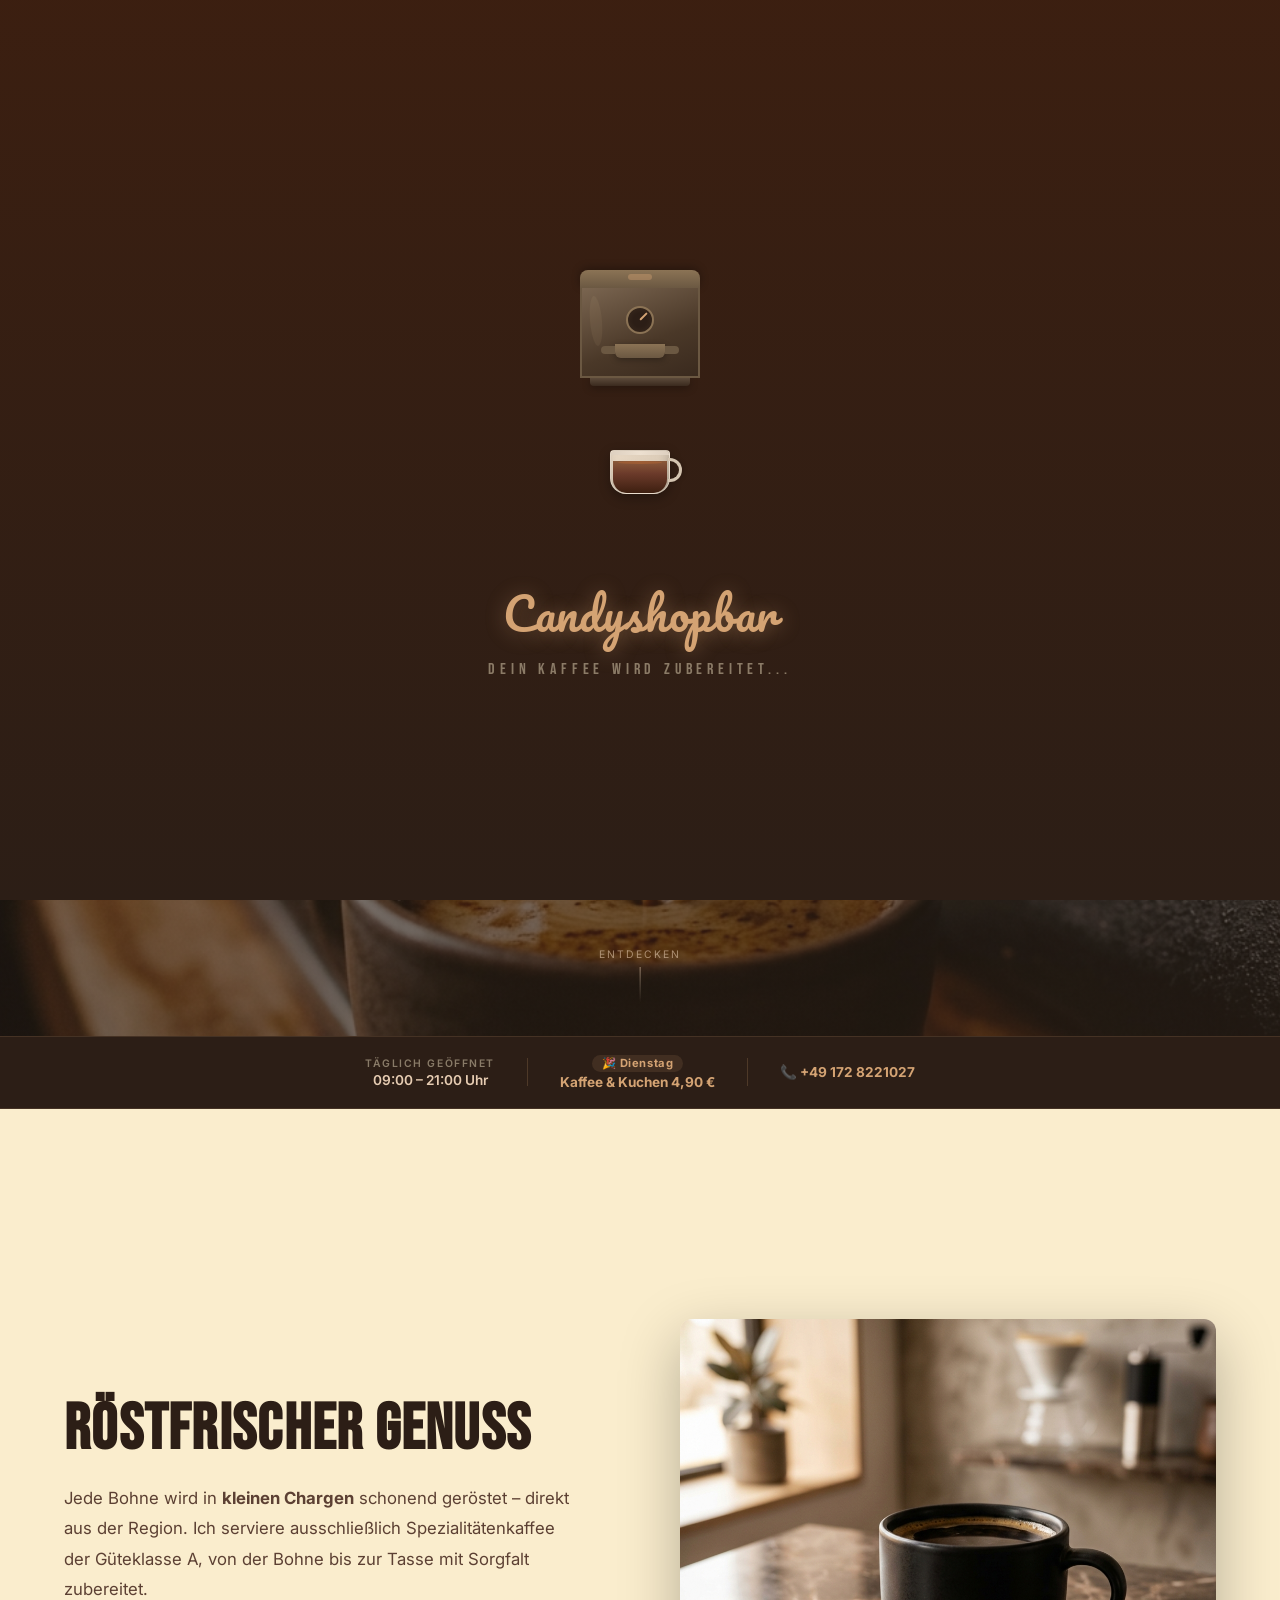
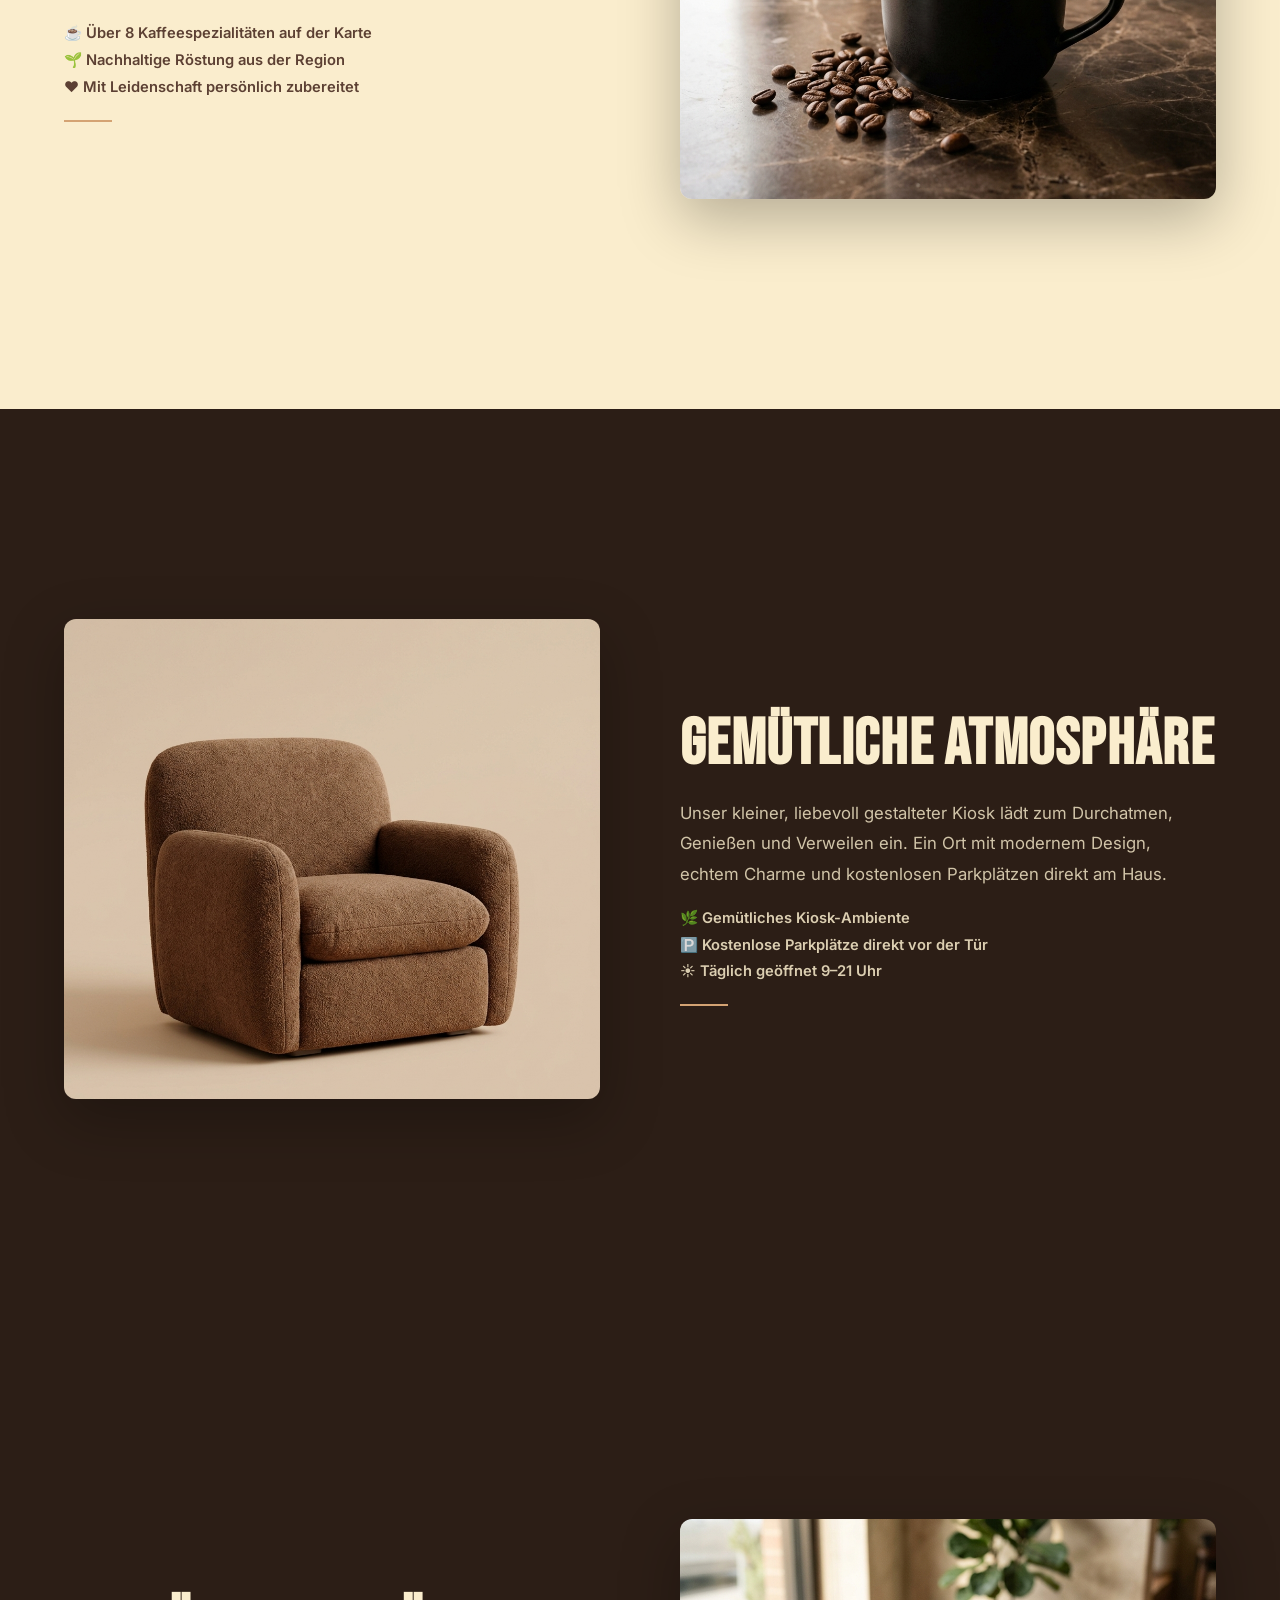
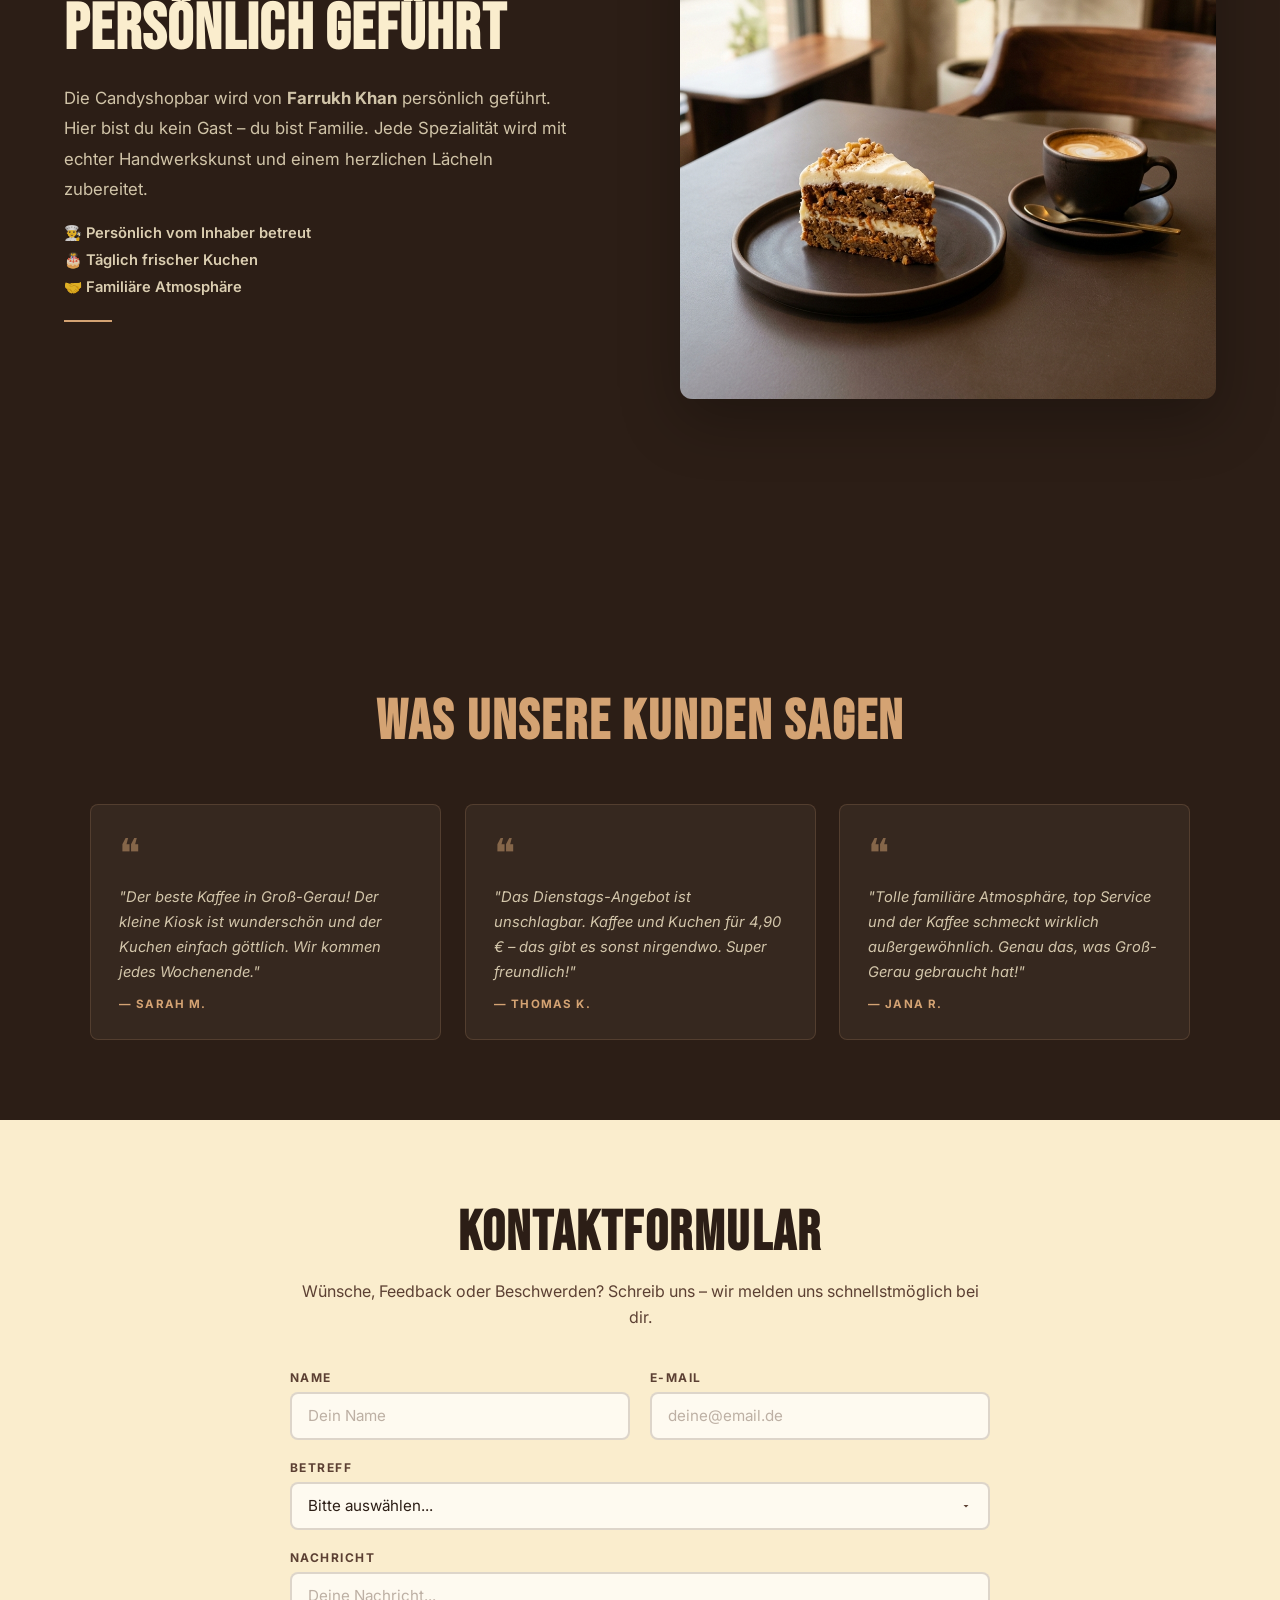
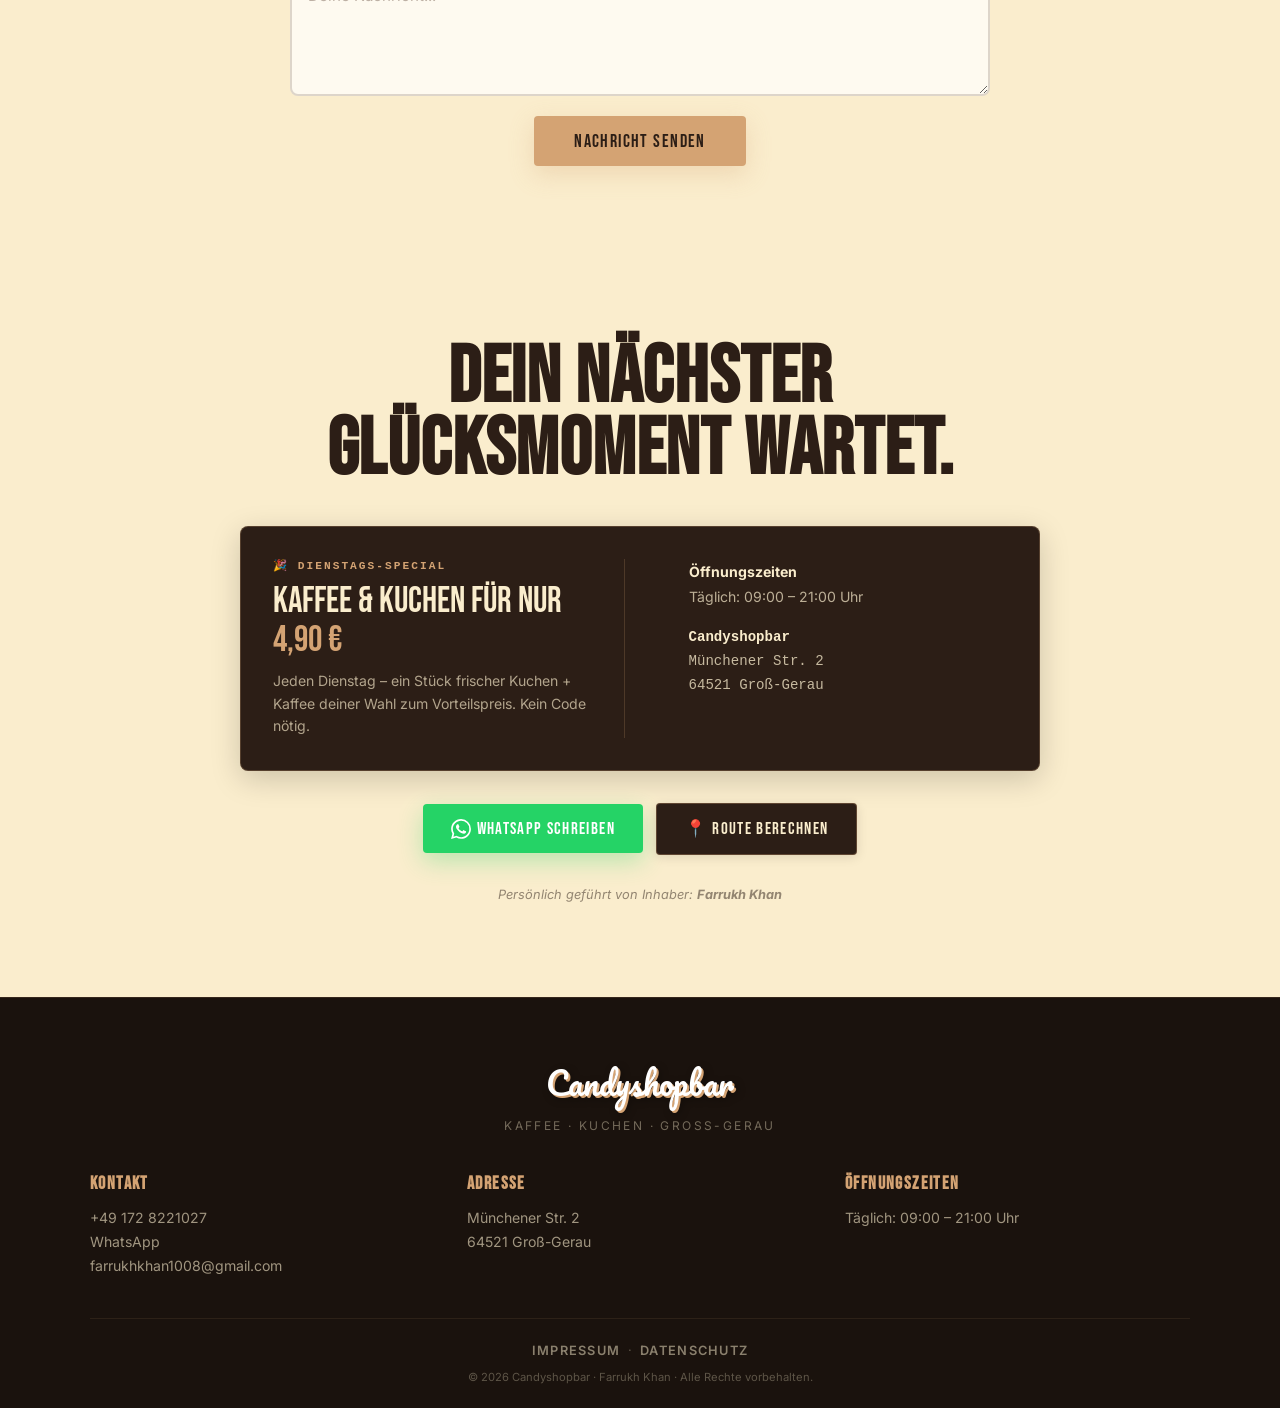
==== index.html @ 5275fd46 "Initial commit - Modern Kiosk Redesign" ====
<!DOCTYPE html>
<html lang="de">
<head>
  <meta charset="UTF-8">
  <meta name="viewport" content="width=device-width, initial-scale=1.0">
  <title>Candyshopbar | Kaffee & Kuchen in Groß-Gerau</title>
  <meta name="description" content="Die Candyshopbar in Groß-Gerau – Kaffeespezialitäten, Kuchen und eine gemütliche Atmosphäre. Dienstags: Kaffee & Kuchen für 4,90 €.">
  <meta name="keywords" content="Candyshopbar, Groß-Gerau, Kaffee, Kuchen, Kiosk, Café, Farrukh Khan">
  <meta name="author" content="Farrukh Khan">

  <!-- Google Fonts -->
  <link rel="preconnect" href="https://fonts.googleapis.com">
  <link rel="preconnect" href="https://fonts.gstatic.com" crossorigin>
  <link href="https://fonts.googleapis.com/css2?family=Bebas+Neue&family=Inter:wght@300;400;600;700&family=Pacifico&display=swap" rel="stylesheet">

  <link rel="stylesheet" href="style.css">
</head>
<body>

  <!-- ===== DEAL ALERT BAR (top of page) ===== -->
  <div id="deal-bar">
    <span class="deal-bar-icon">☕</span>
    <strong>Dienstags-Special:</strong>&nbsp; Kaffee &amp; Kuchen für nur <span class="deal-bar-price">4,90 €</span>
    <a href="#order" class="deal-bar-cta">Mehr erfahren →</a>
  </div>

  <!-- ===== STICKY NAVBAR ===== -->
  <nav class="navbar">
    <div class="navbar-container">
      <a href="#" class="logo">Candyshopbar</a>
      <div class="nav-links">
        <a href="#about">Über uns</a>
        <a href="#content-section-1">Unser Kaffee</a>
        <a href="#content-section-2">Atmosphäre</a>
        <a href="#kontakt">Kontakt</a>
      </div>
      <div class="navbar-actions">
        <a href="tel:+491728221027" class="nav-phone" aria-label="Anrufen">
          <svg width="16" height="16" viewBox="0 0 24 24" fill="currentColor"><path d="M6.6 10.8c1.4 2.8 3.8 5.1 6.6 6.6l2.2-2.2c.3-.3.7-.4 1-.2 1.1.4 2.3.6 3.6.6.6 0 1 .4 1 1V20c0 .6-.4 1-1 1-9.4 0-17-7.6-17-17 0-.6.4-1 1-1h3.5c.6 0 1 .4 1 1 0 1.3.2 2.5.6 3.6.1.3 0 .7-.2 1L6.6 10.8z"/></svg>
          Anrufen
        </a>
        <a href="#order" class="cta-button">JETZT BESUCHEN</a>
      </div>
    </div>
  </nav>

  <!-- ===== HERO SECTION (Cinemagraph) ===== -->
  <header id="hero-section" class="hero-section">
    <!-- Background photo (animated via CSS) -->
    <div class="hero-bg cinemagraph-bg" style="background-image: url('images/hero_machine_bg.png')"></div>
    <div class="hero-overlay"></div>
    
    <!-- Cinemagraph Steam Particles -->
    <div class="hero-steam-container">
      <div class="hero-steam-particle sp-1"></div>
      <div class="hero-steam-particle sp-2"></div>
      <div class="hero-steam-particle sp-3"></div>
      <div class="hero-steam-particle sp-4"></div>
    </div>

    <div class="hero-content animate-on-scroll">
      <!-- USP Badge -->
      <div class="hero-badge">
        <span class="badge-dot"></span>
        Kaffee · Kuchen · Kiosk · Groß-Gerau
      </div>

      <h1 class="hero-title">DEIN MOMENT<br>DES GENUSSES.</h1>
      <p class="hero-desc">Röstfrischer Spezialitätenkaffee &amp; leckerer Kuchen an unserem gemütlichen Kiosk – mit kostenlosen Parkplätzen direkt am Haus.</p>

      <!-- CTA Buttons -->
      <div class="hero-ctas">
        <a href="#order" class="hero-btn-primary">
          <span class="btn-bg"></span>
          <span class="btn-text">DIENSTAGS-DEAL ENTDECKEN</span>
        </a>
        <button type="button" class="hero-btn-secondary" onclick="openRouteModal()">
          📍 Route berechnen
        </button>
      </div>
    </div>

    <!-- Scroll cue -->
    <div class="scroll-cue animate-on-scroll">
      <span>Entdecken</span>
      <div class="scroll-arrow"></div>
    </div>
  </header>

  <!-- ===== OPENING HOURS STRIP ===== -->
  <div id="hours-strip" class="animate-on-scroll">
    <div class="hours-container">
      <div class="hours-item">
        <span class="hours-label">Täglich geöffnet</span>
        <span class="hours-time">09:00 – 21:00 Uhr</span>
      </div>
      <div class="hours-divider"></div>
      <div class="hours-item hours-special">
        <span class="hours-badge">🎉 Dienstag</span>
        <span class="hours-time">Kaffee &amp; Kuchen 4,90 €</span>
      </div>
      <div class="hours-divider"></div>
      <div class="hours-item">
        <a href="tel:+491728221027" class="hours-phone">
          📞 +49 172 8221027
        </a>
      </div>
    </div>
  </div>

  <!-- ===== CONTENT SECTIONS ===== -->
  <div id="content-container">

    <!-- Chapter 01 — Freshly Roasted -->
    <section class="content-section" id="content-section-1" >
      <div class="section-grid" id="about">
        <div class="text-col animate-on-scroll">
          <h3>Röstfrischer Genuss</h3>
          <p>Jede Bohne wird in <strong>kleinen Chargen</strong> schonend geröstet – direkt aus der Region. Ich serviere ausschließlich Spezialitätenkaffee der Güteklasse A, von der Bohne bis zur Tasse mit Sorgfalt zubereitet.</p>
          <ul class="feature-list">
            <li>☕ Über 8 Kaffeespezialitäten auf der Karte</li>
            <li>🌱 Nachhaltige Röstung aus der Region</li>
            <li>❤️ Mit Leidenschaft persönlich zubereitet</li>
          </ul>
          <div class="decor-line"></div>
        </div>
        <div class="image-col animate-on-scroll delay-1" id="img-col-1">
          <img src="images/modern_coffee_beans.png" alt="Frisch geröstete Kaffeebohnen und Kaffee" class="section-img" loading="lazy">
        </div>
      </div>
    </section>

    <!-- Chapter 02 — Atmosphere -->
    <section class="content-section section-dark" id="content-section-2">
      <div class="section-grid section-grid-reverse">
        <div class="image-col animate-on-scroll delay-1">
          <img src="images/modern_sessel.png" alt="Gemütlicher moderner Sessel in der Candyshopbar" class="section-img" loading="lazy">
        </div>
        <div class="text-col text-col-light animate-on-scroll">
          <h3>Gemütliche Atmosphäre</h3>
          <p>Unser kleiner, liebevoll gestalteter Kiosk lädt zum Durchatmen, Genießen und Verweilen ein. Ein Ort mit modernem Design, echtem Charme und kostenlosen Parkplätzen direkt am Haus.</p>
          <ul class="feature-list feature-list-light">
            <li>🌿 Gemütliches Kiosk-Ambiente</li>
            <li>🅿️ Kostenlose Parkplätze direkt vor der Tür</li>
            <li>☀️ Täglich geöffnet 9–21 Uhr</li>
          </ul>
          <div class="decor-line"></div>
        </div>
      </div>
    </section>


    <!-- Chapter 03 — Persönlich geführt -->
    <section class="content-section section-dark" id="content-section-3">
      <div class="section-grid">
        <div class="text-col text-col-light animate-on-scroll">
          <h3>Persönlich Geführt</h3>
          <p>Die Candyshopbar wird von <strong>Farrukh Khan</strong> persönlich geführt. Hier bist du kein Gast – du bist Familie. Jede Spezialität wird mit echter Handwerkskunst und einem herzlichen Lächeln zubereitet.</p>
          <ul class="feature-list feature-list-light">
            <li>👨‍🍳 Persönlich vom Inhaber betreut</li>
            <li>🎂 Täglich frischer Kuchen</li>
            <li>🤝 Familiäre Atmosphäre</li>
          </ul>
          <div class="decor-line"></div>
        </div>
        <div class="image-col animate-on-scroll delay-1">
          <img src="images/modern_coffee_cake.png" alt="Kaffee und frischer Kuchen" class="section-img" loading="lazy">
        </div>
      </div>
    </section>

    <!-- ===== TESTIMONIALS ===== -->
    <section class="testimonials-section" id="testimonials">
      <div class="testimonials-container">
        <h2 class="testimonials-title animate-on-scroll">Was unsere Kunden sagen</h2>
        <div class="testimonials-grid">
          <div class="testimonial-card animate-on-scroll delay-1">
            <div class="testimonial-quote">❝</div>
            <p class="testimonial-text">"Der beste Kaffee in Groß-Gerau! Der kleine Kiosk ist wunderschön und der Kuchen einfach göttlich. Wir kommen jedes Wochenende."</p>
            <span class="testimonial-author">— Sarah M.</span>
          </div>
          <div class="testimonial-card animate-on-scroll delay-2">
            <div class="testimonial-quote">❝</div>
            <p class="testimonial-text">"Das Dienstags-Angebot ist unschlagbar. Kaffee und Kuchen für 4,90 € – das gibt es sonst nirgendwo. Super freundlich!"</p>
            <span class="testimonial-author">— Thomas K.</span>
          </div>
          <div class="testimonial-card animate-on-scroll delay-3">
            <div class="testimonial-quote">❝</div>
            <p class="testimonial-text">"Tolle familiäre Atmosphäre, top Service und der Kaffee schmeckt wirklich außergewöhnlich. Genau das, was Groß-Gerau gebraucht hat!"</p>
            <span class="testimonial-author">— Jana R.</span>
          </div>
        </div>
      </div>
    </section>

    <!-- ===== CONTACT FORM ===== -->
    <section class="contact-section" id="kontakt">
      <div class="contact-container animate-on-scroll">
        <h2 class="contact-title">Kontaktformular</h2>
        <p class="contact-desc">Wünsche, Feedback oder Beschwerden? Schreib uns – wir melden uns schnellstmöglich bei dir.</p>

        <form id="contact-form" class="contact-form" action="https://formspree.io/f/xblgnwdq" method="POST">
          <div class="form-row">
            <div class="form-group">
              <label for="contact-name">Name</label>
              <input type="text" id="contact-name" name="name" placeholder="Dein Name" required>
            </div>
            <div class="form-group">
              <label for="contact-email">E-Mail</label>
              <input type="email" id="contact-email" name="email" placeholder="deine@email.de" required>
            </div>
          </div>
          <div class="form-group">
            <label for="contact-subject">Betreff</label>
            <select id="contact-subject" name="subject" required>
              <option value="" disabled selected>Bitte auswählen...</option>
              <option value="Wunsch">Wunsch</option>
              <option value="Feedback">Feedback</option>
              <option value="Beschwerde">Beschwerde</option>
              <option value="Reservierung">Reservierung</option>
              <option value="Sonstiges">Sonstiges</option>
            </select>
          </div>
          <div class="form-group">
            <label for="contact-message">Nachricht</label>
            <textarea id="contact-message" name="message" rows="5" placeholder="Deine Nachricht..." required></textarea>
          </div>
          <input type="hidden" name="_subject" value="Neue Nachricht von der Candyshopbar-Website">
          <input type="hidden" name="_replyto" value="">
          <button type="submit" class="form-submit-btn" id="contact-submit">
            <span class="btn-bg"></span>
            <span class="btn-text">Nachricht senden</span>
          </button>
          <div id="form-success" class="form-success" style="display:none;">
            ✅ Vielen Dank! Deine Nachricht wurde erfolgreich gesendet.
          </div>
        </form>
      </div>
    </section>

    <!-- ===== FINAL CTA ===== -->
    <section id="order" class="cta-section">
      <div class="cta-inner animate-on-scroll">
        <h2 class="cta-heading">DEIN NÄCHSTER<br>GLÜCKSMOMENT WARTET.</h2>

        <!-- Offer Card -->
        <div class="offer-card">
          <div class="offer-card-left">
            <span class="offer-badge">🎉 Dienstags-Special</span>
            <p class="offer-title">Kaffee &amp; Kuchen für nur <span class="price-highlight">4,90 €</span></p>
            <p class="offer-desc">Jeden Dienstag – ein Stück frischer Kuchen + Kaffee deiner Wahl zum Vorteilspreis. Kein Code nötig.</p>
          </div>
          <div class="offer-card-divider"></div>
          <div class="offer-card-right">
            <div class="offer-hours">
              <p><strong>Öffnungszeiten</strong></p>
              <p>Täglich: 09:00 – 21:00 Uhr</p>
            </div>
            <address class="store-address">
              <strong>Candyshopbar</strong><br>
              Münchener Str. 2<br>
              64521 Groß-Gerau
            </address>
          </div>
        </div>

        <!-- CTA Buttons -->
        <div class="cta-buttons">
          <a href="https://wa.me/491728221027?text=Hallo%20Candyshopbar%2C%20ich%20möchte%20gerne%20anfragen." target="_blank" rel="noopener" class="order-btn order-btn-whatsapp">
            <span class="btn-bg"></span>
            <span class="btn-text">
              <svg width="20" height="20" viewBox="0 0 24 24" fill="currentColor" style="vertical-align:middle;margin-right:6px"><path d="M17.472 14.382c-.297-.149-1.758-.867-2.03-.967-.273-.099-.471-.148-.67.15-.197.297-.767.966-.94 1.164-.173.199-.347.223-.644.075-.297-.15-1.255-.463-2.39-1.475-.883-.788-1.48-1.761-1.653-2.059-.173-.297-.018-.458.13-.606.134-.133.298-.347.446-.52.149-.174.198-.298.298-.497.099-.198.05-.371-.025-.52-.075-.149-.669-1.612-.916-2.207-.242-.579-.487-.5-.669-.51-.173-.008-.371-.01-.57-.01-.198 0-.52.074-.792.372-.272.297-1.04 1.016-1.04 2.479 0 1.462 1.065 2.875 1.213 3.074.149.198 2.096 3.2 5.077 4.487.709.306 1.262.489 1.694.625.712.227 1.36.195 1.871.118.571-.085 1.758-.719 2.006-1.413.248-.694.248-1.289.173-1.413-.074-.124-.272-.198-.57-.347m-5.421 7.403h-.004a9.87 9.87 0 01-5.031-1.378l-.361-.214-3.741.982.998-3.648-.235-.374a9.86 9.86 0 01-1.51-5.26c.001-5.45 4.436-9.884 9.888-9.884 2.64 0 5.122 1.03 6.988 2.898a9.825 9.825 0 012.893 6.994c-.003 5.45-4.437 9.884-9.885 9.884m8.413-18.297A11.815 11.815 0 0012.05 0C5.495 0 .16 5.335.157 11.892c0 2.096.547 4.142 1.588 5.945L.057 24l6.305-1.654a11.882 11.882 0 005.683 1.448h.005c6.554 0 11.89-5.335 11.893-11.893a11.821 11.821 0 00-3.48-8.413z"/></svg>
              WhatsApp schreiben
            </span>
          </a>
          <button type="button" class="order-btn order-btn-maps" onclick="openRouteModal()">
            <span class="btn-bg"></span>
            <span class="btn-text">📍 Route berechnen</span>
          </button>
        </div>

        <p class="owner-presenter">Persönlich geführt von Inhaber: <strong>Farrukh Khan</strong></p>
      </div>
    </section>

  </div>

  <!-- ===== FOOTER ===== -->
  <footer class="site-footer">
    <div class="footer-container">
      <div class="footer-brand animate-on-scroll">
        <span class="footer-logo">Candyshopbar</span>
        <p class="footer-tagline">Kaffee · Kuchen · Groß-Gerau</p>
      </div>
      <div class="footer-info">
        <div class="footer-col animate-on-scroll delay-1">
          <h4>Kontakt</h4>
          <p><a href="tel:+491728221027">+49 172 8221027</a></p>
          <p><a href="https://wa.me/491728221027" target="_blank" rel="noopener">WhatsApp</a></p>
          <p><a href="mailto:farrukhkhan1008@gmail.com">farrukhkhan1008@gmail.com</a></p>
        </div>
        <div class="footer-col animate-on-scroll delay-2">
          <h4>Adresse</h4>
          <p>Münchener Str. 2<br>64521 Groß-Gerau</p>
        </div>
        <div class="footer-col animate-on-scroll delay-3">
          <h4>Öffnungszeiten</h4>
          <p>Täglich: 09:00 – 21:00 Uhr</p>
        </div>
      </div>
      <div class="footer-bottom animate-on-scroll">
        <div class="footer-legal">
          <a href="impressum.html">Impressum</a>
          <span class="footer-dot">·</span>
          <a href="datenschutz.html">Datenschutz</a>
        </div>
        <p class="footer-copy">© 2026 Candyshopbar · Farrukh Khan · Alle Rechte vorbehalten.</p>
      </div>
    </div>
  </footer>

  <!-- ===== ROUTE SELECTION MODAL ===== -->
  <div id="route-modal" class="route-modal" style="display:none;">
    <div class="route-modal-backdrop" onclick="closeRouteModal()"></div>
    <div class="route-modal-content">
      <button class="route-modal-close" onclick="closeRouteModal()" aria-label="Schließen">&times;</button>
      <h3 class="route-modal-title">Route berechnen</h3>
      <p class="route-modal-desc">Wähle deine bevorzugte Karten-App:</p>
      <div class="route-modal-options">
        <a href="https://maps.apple.com/?address=Münchener+Str.+2,64521+Groß-Gerau&ll=49.9215,8.4826" target="_blank" rel="noopener" class="route-option route-option-apple" onclick="closeRouteModal()">
          <span class="route-option-icon">🍎</span>
          <span class="route-option-label">Apple Karten</span>
        </a>
        <a href="https://maps.google.com/?q=Münchener+Str.+2,+64521+Groß-Gerau" target="_blank" rel="noopener" class="route-option route-option-google" onclick="closeRouteModal()">
          <span class="route-option-icon">🗺️</span>
          <span class="route-option-label">Google Maps</span>
        </a>
      </div>
    </div>
  </div>

  <!-- ===== STICKY BOTTOM HOURS BAR (mobile) ===== -->
  <div id="sticky-hours-mobile">
    <a href="tel:+491728221027" class="sticky-phone">📞 Anrufen</a>
    <div class="sticky-divider"></div>
    <a href="https://wa.me/491728221027" target="_blank" class="sticky-whatsapp">💬 WhatsApp</a>
    <div class="sticky-divider"></div>
    <button type="button" class="sticky-maps" onclick="openRouteModal()">📍 Route</button>
  </div>

  <!-- ===== LOADING SCREEN — Coffee Machine Animation ===== -->
  <div id="loading-screen">
    <div class="machine-scene">
      <!-- Espresso machine body -->
      <div class="espresso-machine">
        <div class="machine-top"></div>
        <div class="machine-body">
          <div class="machine-gauge"></div>
          <div class="machine-portafilter"></div>
        </div>
        <div class="machine-drip-tray"></div>
      </div>
      <!-- Coffee stream -->
      <div class="machine-stream"></div>
      <!-- Cup below machine -->
      <div class="machine-cup">
        <div class="machine-cup-body">
          <div class="machine-cup-liquid"></div>
        </div>
        <div class="machine-cup-handle"></div>
      </div>
    </div>
    <div class="coffee-fill"></div>
    <div class="loader-content">
      <p class="loader-title">Candyshopbar</p>
      <p class="loader-sub-title">Dein Kaffee wird zubereitet...</p>
    </div>
  </div>

  <script src="app.js"></script>
</body>
</html>
---- style.css ----
/* ========================================
   CANDYSHOPBAR — Premium CSS (Überarbeitet)
   ======================================== */

/* Variables */
:root {
  --color-espresso: #2C1E16;
  --color-brown: #5C4033;
  --color-cream: #FAEDCD;
  --color-latte: #E6CCB2;
  --color-gold: #D4A373;
  --color-gold-hover: #C48B55;
  --color-whatsapp: #25D366;
  --font-sans: 'Inter', sans-serif;
  --font-bebas: 'Bebas Neue', sans-serif;
  --font-pacifico: 'Pacifico', cursive;
  --radius: 8px;
  --shadow-sm: 0 2px 12px rgba(0,0,0,0.12);
  --shadow-md: 0 8px 30px rgba(0,0,0,0.18);
  --shadow-lg: 0 20px 60px rgba(0,0,0,0.28);
}

/* Resets */
*, *::before, *::after { box-sizing: border-box; margin: 0; padding: 0; }
html { scroll-behavior: smooth; width: 100%; }
img { display: block; max-width: 100%; }
a { text-decoration: none; }
address { font-style: normal; }

body {
  font-family: var(--font-sans);
  background-color: var(--color-espresso);
  color: var(--color-cream);
  overflow-x: hidden;
  -webkit-font-smoothing: antialiased;
  scrollbar-width: none;
  -ms-overflow-style: none;
}
body::-webkit-scrollbar { display: none; }

::selection { background-color: var(--color-gold); color: var(--color-espresso); }

/* ========================================
   DEAL ALERT BAR
   ======================================== */
#deal-bar {
  background: linear-gradient(90deg, #5C4033 0%, #3D2B1F 50%, #5C4033 100%);
  color: var(--color-cream);
  text-align: center;
  padding: 0.6rem 1rem;
  font-size: 0.8rem;
  font-weight: 500;
  letter-spacing: 0.04em;
  display: flex;
  align-items: center;
  justify-content: center;
  gap: 0.5rem;
  flex-wrap: wrap;
  position: relative;
  z-index: 60;
}
.deal-bar-icon { font-size: 1rem; }
.deal-bar-price {
  color: var(--color-gold);
  font-weight: 700;
  font-size: 1rem;
}
.deal-bar-cta {
  background: var(--color-gold);
  color: var(--color-espresso);
  padding: 0.2rem 0.75rem;
  border-radius: 20px;
  font-weight: 700;
  font-size: 0.75rem;
  margin-left: 0.5rem;
  transition: background 0.2s;
}
.deal-bar-cta:hover { background: var(--color-gold-hover); }

/* ========================================
   NAVBAR
   ======================================== */
.navbar {
  position: sticky;
  top: 0;
  left: 0;
  width: 100%;
  z-index: 50;
  background-color: rgba(44, 30, 22, 0.92);
  backdrop-filter: blur(16px);
  -webkit-backdrop-filter: blur(16px);
  border-bottom: 1px solid rgba(212, 163, 115, 0.12);
  padding: 0.9rem 1.5rem;
}
@media (min-width: 768px) { .navbar { padding: 1.1rem 3rem; } }

.navbar-container {
  max-width: 1280px;
  margin: 0 auto;
  display: flex;
  align-items: center;
  justify-content: space-between;
  gap: 1rem;
}

.logo {
  font-family: var(--font-pacifico);
  font-size: 1.7rem;
  color: #fff;
  user-select: none;
  transition: transform 0.3s ease;
  text-shadow: 2px 2px 0px var(--color-gold), 3px 3px 8px rgba(0,0,0,0.4);
  flex-shrink: 0;
}
@media (min-width: 768px) { .logo { font-size: 2.1rem; } }
.logo:hover { transform: scale(1.04); }

.nav-links {
  display: none;
  align-items: center;
  gap: 1.75rem;
}
@media (min-width: 900px) { .nav-links { display: flex; } }
.nav-links a {
  color: rgba(250, 237, 205, 0.7);
  font-size: 0.7rem;
  font-weight: 600;
  text-transform: uppercase;
  letter-spacing: 0.14em;
  transition: color 0.2s;
}
.nav-links a:hover { color: var(--color-gold); }

.navbar-actions {
  display: flex;
  align-items: center;
  gap: 0.75rem;
}

.nav-phone {
  display: none;
  align-items: center;
  gap: 0.35rem;
  color: rgba(250,237,205,0.65);
  font-size: 0.72rem;
  font-weight: 600;
  text-transform: uppercase;
  letter-spacing: 0.1em;
  transition: color 0.2s;
}
@media (min-width: 640px) { .nav-phone { display: flex; } }
.nav-phone:hover { color: var(--color-gold); }

.cta-button {
  background-color: var(--color-gold);
  color: var(--color-espresso);
  font-family: var(--font-bebas);
  font-size: 0.9rem;
  letter-spacing: 0.06em;
  padding: 0.5rem 1.25rem;
  border-radius: 4px;
  font-weight: 700;
  transition: background 0.25s, box-shadow 0.25s;
  box-shadow: 0 4px 12px rgba(212,163,115,0.25);
  white-space: nowrap;
}
.cta-button:hover {
  background: var(--color-gold-hover);
  box-shadow: 0 6px 20px rgba(212,163,115,0.4);
}

/* ========================================
   HERO SECTION
   ======================================== */
.hero-section {
  position: relative;
  width: 100%;
  min-height: 100vh;
  display: flex;
  align-items: center;
  justify-content: center;
  overflow: hidden;
}

.hero-bg {
  position: absolute;
  inset: -5%; /* slightly larger to allow panning */
  background-size: cover;
  background-position: center;
  background-repeat: no-repeat;
  transform-origin: center;
}

.cinemagraph-bg {
  animation: cinemagraphPan 30s ease-in-out infinite alternate;
}

@keyframes cinemagraphPan {
  0% { transform: scale(1.0) translate(0, 0); }
  50% { transform: scale(1.05) translate(-1%, 2%); }
  100% { transform: scale(1.1) translate(1%, -1%); }
}

/* Cinemagraph Steam Particles */
.hero-steam-container {
  position: absolute;
  inset: 0;
  z-index: 5;
  pointer-events: none;
  overflow: hidden;
}
.hero-steam-particle {
  position: absolute;
  bottom: 30%;
  left: 50%;
  width: 60px;
  height: 60px;
  background: radial-gradient(circle, rgba(255,255,255,0.15) 0%, rgba(255,255,255,0) 70%);
  border-radius: 50%;
  filter: blur(8px);
  opacity: 0;
  animation: riseAndFade 8s infinite linear;
}
.sp-1 { left: 48%; animation-delay: 0s; animation-duration: 9s; width: 80px; height: 80px; }
.sp-2 { left: 52%; animation-delay: 2.5s; animation-duration: 7s; }
.sp-3 { left: 45%; animation-delay: 4.2s; animation-duration: 10s; width: 100px; height: 100px; }
.sp-4 { left: 55%; animation-delay: 6.8s; animation-duration: 8.5s; }

@keyframes riseAndFade {
  0% {
    transform: translateY(0) scale(0.5) translateX(0);
    opacity: 0;
  }
  20% { opacity: 0.5; }
  50% {
    transform: translateY(-200px) scale(1.5) translateX(30px);
    opacity: 0.3;
  }
  100% {
    transform: translateY(-400px) scale(2.5) translateX(-20px);
    opacity: 0;
  }
}

.hero-overlay {
  position: absolute;
  inset: 0;
  background: linear-gradient(
    160deg,
    rgba(44, 30, 22, 0.80) 0%,
    rgba(44, 30, 22, 0.55) 50%,
    rgba(44, 30, 22, 0.72) 100%
  );
}

.hero-content {
  position: relative;
  z-index: 10;
  max-width: 820px;
  padding: 8rem 1.5rem 6rem;
  text-align: center;
}

.hero-badge {
  display: inline-flex;
  align-items: center;
  gap: 0.5rem;
  background: rgba(212, 163, 115, 0.18);
  border: 1px solid rgba(212, 163, 115, 0.4);
  color: var(--color-gold);
  font-size: 0.72rem;
  font-weight: 700;
  text-transform: uppercase;
  letter-spacing: 0.15em;
  padding: 0.4rem 1rem;
  border-radius: 20px;
  margin-bottom: 1.5rem;
  backdrop-filter: blur(4px);
}
.badge-dot {
  width: 6px; height: 6px;
  background: var(--color-gold);
  border-radius: 50%;
  animation: pulse 2s infinite;
}
@keyframes pulse {
  0%, 100% { opacity: 1; transform: scale(1); }
  50% { opacity: 0.5; transform: scale(1.4); }
}

.hero-title {
  font-family: var(--font-bebas);
  font-size: 3.75rem;
  font-weight: 900;
  text-transform: uppercase;
  line-height: 0.88;
  color: #fff;
  letter-spacing: 0.01em;
  filter: drop-shadow(0 4px 20px rgba(0,0,0,0.6));
  margin-bottom: 1.25rem;
}
@media (min-width: 640px)  { .hero-title { font-size: 5.5rem; } }
@media (min-width: 1024px) { .hero-title { font-size: 7.5rem; } }

.hero-desc {
  font-size: 1rem;
  line-height: 1.75;
  color: rgba(250, 237, 205, 0.85);
  max-width: 560px;
  margin: 0 auto 1.75rem;
}
@media (min-width: 640px) { .hero-desc { font-size: 1.1rem; } }

/* Hero CTAs */
.hero-ctas {
  display: flex;
  flex-direction: column;
  align-items: center;
  gap: 0.85rem;
}
@media (min-width: 480px) { .hero-ctas { flex-direction: row; justify-content: center; } }

.hero-btn-primary {
  position: relative;
  display: inline-flex;
  align-items: center;
  justify-content: center;
  background-color: var(--color-gold);
  color: var(--color-espresso);
  font-family: var(--font-bebas);
  font-size: 1.05rem;
  letter-spacing: 0.08em;
  padding: 0.85rem 2rem;
  border-radius: 4px;
  overflow: hidden;
  box-shadow: 0 8px 30px rgba(212,163,115,0.4);
  transition: box-shadow 0.3s, transform 0.2s;
}
.hero-btn-primary:hover {
  box-shadow: 0 12px 40px rgba(212,163,115,0.6);
  transform: translateY(-2px);
}
.hero-btn-primary .btn-bg {
  position: absolute;
  inset: 0;
  background: var(--color-espresso);
  transform: scaleX(0);
  transform-origin: left;
  transition: transform 0.4s cubic-bezier(0.25, 1, 0.5, 1);
  z-index: 0;
}
.hero-btn-primary:hover .btn-bg { transform: scaleX(1); }
.hero-btn-primary .btn-text {
  position: relative;
  z-index: 1;
  transition: color 0.3s;
}
.hero-btn-primary:hover .btn-text { color: var(--color-gold); }

.hero-btn-secondary {
  display: inline-flex;
  align-items: center;
  gap: 0.4rem;
  color: rgba(250,237,205,0.85);
  font-size: 0.85rem;
  font-weight: 600;
  font-family: var(--font-sans);
  border: 1px solid rgba(250,237,205,0.25);
  padding: 0.85rem 1.5rem;
  border-radius: 4px;
  backdrop-filter: blur(4px);
  transition: color 0.2s, border-color 0.2s;
  background: transparent;
  cursor: pointer;
}
.hero-btn-secondary:hover { color: #fff; border-color: rgba(250,237,205,0.6); }

/* Scroll cue */
.scroll-cue {
  position: absolute;
  bottom: 2rem;
  left: 50%;
  transform: translateX(-50%);
  display: flex;
  flex-direction: column;
  align-items: center;
  gap: 0.4rem;
  z-index: 10;
  opacity: 0.6;
  animation: fadeInUp 1s 1.5s both;
}
.scroll-cue span { font-size: 0.65rem; text-transform: uppercase; letter-spacing: 0.2em; color: var(--color-latte); }
.scroll-arrow {
  width: 1px;
  height: 36px;
  background: linear-gradient(to bottom, var(--color-latte), transparent);
  animation: scrollLine 1.8s ease-in-out infinite;
}
@keyframes scrollLine {
  0%   { transform: scaleY(0); transform-origin: top; opacity: 1; }
  50%  { transform: scaleY(1); transform-origin: top; opacity: 1; }
  100% { transform: scaleY(1); transform-origin: bottom; opacity: 0; }
}
@keyframes fadeInUp {
  from { opacity: 0; transform: translateX(-50%) translateY(10px); }
  to   { opacity: 0.6; transform: translateX(-50%) translateY(0); }
}

/* ========================================
   OPENING HOURS STRIP
   ======================================== */
#hours-strip {
  background: var(--color-espresso);
  border-top: 1px solid rgba(212,163,115,0.15);
  border-bottom: 1px solid rgba(212,163,115,0.15);
  padding: 1.1rem 2rem;
}

.hours-container {
  max-width: 1000px;
  margin: 0 auto;
  display: flex;
  align-items: center;
  justify-content: center;
  flex-wrap: wrap;
  gap: 0.5rem 2rem;
}

.hours-item {
  display: flex;
  flex-direction: column;
  align-items: center;
  gap: 0.15rem;
  text-align: center;
}
.hours-label {
  font-size: 0.65rem;
  text-transform: uppercase;
  letter-spacing: 0.15em;
  color: rgba(250,237,205,0.45);
  font-weight: 600;
}
.hours-time {
  font-size: 0.85rem;
  font-weight: 600;
  color: var(--color-latte);
}
.hours-divider {
  width: 1px;
  height: 28px;
  background: rgba(212,163,115,0.2);
  display: none;
}
@media (min-width: 640px) { .hours-divider { display: block; } }

.hours-special .hours-badge {
  font-size: 0.7rem;
  background: rgba(212,163,115,0.12);
  color: var(--color-gold);
  padding: 0.1rem 0.6rem;
  border-radius: 20px;
  font-weight: 700;
  letter-spacing: 0.05em;
}
.hours-special .hours-time { color: var(--color-gold); font-weight: 700; }

.hours-phone {
  font-size: 0.85rem;
  font-weight: 700;
  color: var(--color-gold);
  display: flex;
  align-items: center;
  gap: 0.3rem;
  transition: color 0.2s;
}
.hours-phone:hover { color: var(--color-gold-hover); }

/* ========================================
   CONTENT SECTIONS
   ======================================== */
#content-container { position: relative; width: 100%; z-index: 20; }

.content-section {
  min-height: 100vh;
  display: flex;
  align-items: center;
  justify-content: center;
  padding: 5rem 1.5rem;
  position: relative;
  background-color: var(--color-cream);
}
.section-dark {
  background-color: var(--color-espresso);
}

@media (min-width: 768px) { .content-section { padding: 6rem 4rem; } }

.section-grid {
  max-width: 1200px;
  margin: 0 auto;
  width: 100%;
  display: grid;
  grid-template-columns: 1fr;
  gap: 3rem;
  align-items: center;
}
@media (min-width: 768px) {
  .section-grid { grid-template-columns: 1fr 1fr; gap: 5rem; }
  .section-grid-reverse .image-col { order: -1; }
}

/* Text columns */
.text-col {
  display: flex;
  flex-direction: column;
  gap: 1.25rem;
}
.text-col-light { color: var(--color-cream); }

.chapter-num {
  color: var(--color-gold);
  font-family: monospace;
  font-size: 0.7rem;
  font-weight: 700;
  text-transform: uppercase;
  letter-spacing: 0.25em;
}

.text-col h3 {
  font-family: var(--font-bebas);
  font-size: 2.75rem;
  font-weight: 900;
  letter-spacing: 0.02em;
  text-transform: uppercase;
  color: var(--color-espresso);
  line-height: 1.05;
}
.text-col-light h3 { color: var(--color-cream); }

@media (min-width: 640px)  { .text-col h3 { font-size: 3.25rem; } }
@media (min-width: 1024px) { .text-col h3 { font-size: 4rem; } }

.text-col p {
  color: var(--color-brown);
  font-size: 1.05rem;
  line-height: 1.8;
  max-width: 32rem;
}
.text-col-light p { color: rgba(250, 237, 205, 0.8); }

/* Feature list */
.feature-list {
  list-style: none;
  display: flex;
  flex-direction: column;
  gap: 0.55rem;
}
.feature-list li {
  font-size: 0.92rem;
  font-weight: 600;
  color: var(--color-brown);
  display: flex;
  align-items: center;
  gap: 0.4rem;
}
.feature-list-light li { color: rgba(250,237,205,0.85); }

.decor-line {
  width: 3rem;
  height: 2px;
  background-color: var(--color-gold);
  margin-top: 0.25rem;
}

/* Image column */
.image-col {
  border-radius: 12px;
  overflow: hidden;
  box-shadow: var(--shadow-lg);
}
.section-img {
  width: 100%;
  height: 380px;
  object-fit: cover;
  transition: transform 0.5s ease;
}
.image-col:hover .section-img { transform: scale(1.03); }
@media (min-width: 768px) { .section-img { height: 480px; } }

/* Keep empty-col for text-only sections */
.empty-col { display: none; }
@media (min-width: 768px) { .empty-col { display: block; } }

/* ========================================
   GALERIE SECTION
   ======================================== */
.gallery-section {
  background: var(--color-espresso);
  padding: 5rem 1.5rem;
  border-top: 1px solid rgba(212,163,115,0.1);
}
.gallery-container {
  max-width: 1200px;
  margin: 0 auto;
}
.gallery-header {
  text-align: center;
  margin-bottom: 3rem;
}
.gallery-title {
  font-family: var(--font-bebas);
  font-size: 2.75rem;
  color: var(--color-cream);
  text-transform: uppercase;
  letter-spacing: 0.04em;
  margin-top: 0.5rem;
}
@media (min-width: 640px) { .gallery-title { font-size: 3.5rem; } }

.gallery-grid {
  display: grid;
  grid-template-columns: 1fr;
  gap: 1.5rem;
}
@media (min-width: 640px) { .gallery-grid { grid-template-columns: repeat(2, 1fr); } }
@media (min-width: 1024px) { .gallery-grid { grid-template-columns: repeat(3, 1fr); } }

.gallery-item {
  position: relative;
  border-radius: var(--radius);
  overflow: hidden;
  aspect-ratio: 4/5;
  box-shadow: var(--shadow-md);
}
.gallery-item img {
  width: 100%;
  height: 100%;
  object-fit: cover;
  transition: transform 0.6s ease;
}
.gallery-item:hover img {
  transform: scale(1.05);
}

/* ========================================
   TESTIMONIALS
   ======================================== */
.testimonials-section {
  background: var(--color-espresso);
  padding: 5rem 1.5rem;
}
.testimonials-container {
  max-width: 1100px;
  margin: 0 auto;
}
.testimonials-title {
  font-family: var(--font-bebas);
  font-size: 2.5rem;
  color: var(--color-gold);
  text-align: center;
  letter-spacing: 0.04em;
  margin-bottom: 3rem;
}
@media (min-width: 640px) { .testimonials-title { font-size: 3.5rem; } }

.testimonials-grid {
  display: grid;
  grid-template-columns: 1fr;
  gap: 1.5rem;
}
@media (min-width: 640px) { .testimonials-grid { grid-template-columns: 1fr 1fr; } }
@media (min-width: 1024px) { .testimonials-grid { grid-template-columns: repeat(3, 1fr); } }

.testimonial-card {
  background: rgba(250,237,205,0.05);
  border: 1px solid rgba(212,163,115,0.18);
  border-radius: var(--radius);
  padding: 1.75rem;
  display: flex;
  flex-direction: column;
  gap: 0.75rem;
  transition: border-color 0.3s, transform 0.3s;
}
.testimonial-card:hover {
  border-color: rgba(212,163,115,0.5);
  transform: translateY(-4px);
}
.testimonial-quote {
  font-size: 2.5rem;
  color: var(--color-gold);
  line-height: 1;
  opacity: 0.5;
}
.testimonial-text {
  color: rgba(250,237,205,0.8);
  font-size: 0.92rem;
  line-height: 1.7;
  font-style: italic;
  flex: 1;
}
.testimonial-author {
  font-size: 0.72rem;
  font-weight: 700;
  text-transform: uppercase;
  letter-spacing: 0.1em;
  color: var(--color-gold);
}

/* ========================================
   CONTACT FORM SECTION
   ======================================== */
.contact-section {
  background: var(--color-cream);
  padding: 5rem 1.5rem;
}
.contact-container {
  max-width: 700px;
  margin: 0 auto;
}
.contact-title {
  font-family: var(--font-bebas);
  font-size: 2.5rem;
  color: var(--color-espresso);
  text-align: center;
  letter-spacing: 0.04em;
  margin-bottom: 0.75rem;
}
@media (min-width: 640px) { .contact-title { font-size: 3.5rem; } }
.contact-desc {
  text-align: center;
  color: var(--color-brown);
  font-size: 1rem;
  line-height: 1.6;
  margin-bottom: 2.5rem;
}

.contact-form {
  display: flex;
  flex-direction: column;
  gap: 1.25rem;
}
.form-row {
  display: grid;
  grid-template-columns: 1fr;
  gap: 1.25rem;
}
@media (min-width: 480px) { .form-row { grid-template-columns: 1fr 1fr; } }

.form-group {
  display: flex;
  flex-direction: column;
  gap: 0.4rem;
}
.form-group label {
  font-size: 0.75rem;
  font-weight: 700;
  text-transform: uppercase;
  letter-spacing: 0.12em;
  color: var(--color-brown);
}
.form-group input,
.form-group select,
.form-group textarea {
  font-family: var(--font-sans);
  font-size: 0.95rem;
  padding: 0.8rem 1rem;
  border: 2px solid rgba(92, 64, 51, 0.2);
  border-radius: var(--radius);
  background: rgba(255,255,255,0.7);
  color: var(--color-espresso);
  transition: border-color 0.3s, box-shadow 0.3s;
  outline: none;
}
.form-group input:focus,
.form-group select:focus,
.form-group textarea:focus {
  border-color: var(--color-gold);
  box-shadow: 0 0 0 3px rgba(212, 163, 115, 0.2);
}
.form-group input::placeholder,
.form-group textarea::placeholder {
  color: rgba(92, 64, 51, 0.4);
}
.form-group select {
  appearance: none;
  background-image: url("data:image/svg+xml,%3Csvg xmlns='http://www.w3.org/2000/svg' width='12' height='12' viewBox='0 0 24 24' fill='%235C4033'%3E%3Cpath d='M7 10l5 5 5-5z'/%3E%3C/svg%3E");
  background-repeat: no-repeat;
  background-position: right 1rem center;
  padding-right: 2.5rem;
  cursor: pointer;
}
.form-group textarea {
  resize: vertical;
  min-height: 120px;
}

.form-submit-btn {
  position: relative;
  display: inline-flex;
  align-items: center;
  justify-content: center;
  background-color: var(--color-gold);
  color: var(--color-espresso);
  font-family: var(--font-bebas);
  font-size: 1.1rem;
  letter-spacing: 0.08em;
  padding: 0.9rem 2.5rem;
  border-radius: 4px;
  border: none;
  cursor: pointer;
  overflow: hidden;
  box-shadow: 0 8px 24px rgba(212,163,115,0.3);
  transition: box-shadow 0.3s, transform 0.2s;
  align-self: center;
}
.form-submit-btn:hover {
  box-shadow: 0 12px 32px rgba(212,163,115,0.5);
  transform: translateY(-2px);
}
.form-submit-btn .btn-bg {
  position: absolute; inset: 0;
  background: var(--color-espresso);
  transform: scaleX(0);
  transform-origin: left;
  transition: transform 0.4s cubic-bezier(0.25,1,0.5,1);
  z-index: 0;
}
.form-submit-btn:hover .btn-bg { transform: scaleX(1); }
.form-submit-btn .btn-text {
  position: relative; z-index: 1;
  transition: color 0.3s;
}
.form-submit-btn:hover .btn-text { color: var(--color-gold); }

.form-success {
  text-align: center;
  color: #25D366;
  font-weight: 600;
  font-size: 1rem;
  padding: 1rem;
  background: rgba(37, 211, 102, 0.1);
  border-radius: var(--radius);
  border: 1px solid rgba(37, 211, 102, 0.3);
  margin-top: 0.5rem;
}

/* ========================================
   FINAL CTA SECTION
   ======================================== */
.cta-section {
  background: var(--color-cream);
  padding: 6rem 1.5rem;
  position: relative;
}
.cta-inner {
  max-width: 800px;
  margin: 0 auto;
  text-align: center;
}
.cta-heading {
  font-family: var(--font-bebas);
  font-size: 2.75rem;
  font-weight: 900;
  text-transform: uppercase;
  line-height: 0.9;
  color: var(--color-espresso);
  letter-spacing: 0.01em;
  margin-bottom: 2.5rem;
}
@media (min-width: 640px)  { .cta-heading { font-size: 4rem; } }
@media (min-width: 1024px) { .cta-heading { font-size: 5rem; } }

/* Offer card */
.offer-card {
  background: var(--color-espresso);
  border: 1px solid rgba(212,163,115,0.25);
  border-radius: var(--radius);
  padding: 2rem;
  margin-bottom: 2rem;
  display: flex;
  flex-direction: column;
  gap: 1.5rem;
  text-align: left;
  box-shadow: var(--shadow-md);
}
@media (min-width: 640px) {
  .offer-card {
    flex-direction: row;
    gap: 0;
  }
}
.offer-card-left { flex: 1; display: flex; flex-direction: column; gap: 0.6rem; }
.offer-card-divider {
  width: 1px;
  background: rgba(212,163,115,0.2);
  margin: 0 2rem;
  display: none;
}
@media (min-width: 640px) { .offer-card-divider { display: block; } }
.offer-card-right {
  flex: 1;
  display: flex;
  flex-direction: column;
  gap: 1rem;
  padding-left: 0;
}
@media (min-width: 640px) { .offer-card-right { padding-left: 2rem; } }

.offer-badge {
  display: inline-block;
  color: var(--color-gold);
  font-family: monospace;
  font-size: 0.7rem;
  font-weight: 700;
  text-transform: uppercase;
  letter-spacing: 0.18em;
}
.offer-title {
  font-family: var(--font-bebas);
  font-size: 1.75rem;
  color: var(--color-cream);
  text-transform: uppercase;
  line-height: 1.1;
}
@media (min-width: 640px) { .offer-title { font-size: 2.25rem; } }
.price-highlight { color: var(--color-gold); }
.offer-desc {
  color: rgba(250,237,205,0.65);
  font-size: 0.88rem;
  line-height: 1.6;
}
.offer-hours {
  color: rgba(250,237,205,0.7);
  font-size: 0.88rem;
  line-height: 1.8;
}
.offer-hours strong { color: var(--color-cream); }
.store-address {
  font-family: monospace;
  font-size: 0.88rem;
  color: rgba(250,237,205,0.75);
  line-height: 1.7;
}
.store-address strong { color: var(--color-cream); }

/* CTA buttons */
.cta-buttons {
  display: flex;
  flex-direction: column;
  gap: 0.85rem;
  align-items: center;
  margin-bottom: 2rem;
}
@media (min-width: 480px) { .cta-buttons { flex-direction: row; justify-content: center; } }

.order-btn {
  position: relative;
  display: inline-flex;
  align-items: center;
  justify-content: center;
  font-family: var(--font-bebas);
  font-size: 1.05rem;
  letter-spacing: 0.08em;
  padding: 0.9rem 1.75rem;
  border-radius: 4px;
  overflow: hidden;
  transition: box-shadow 0.3s, transform 0.2s;
  border: none;
  cursor: pointer;
}
.order-btn:hover { transform: translateY(-2px); }

.order-btn-whatsapp {
  background: var(--color-whatsapp);
  color: #fff;
  box-shadow: 0 8px 24px rgba(37, 211, 102, 0.3);
}
.order-btn-whatsapp:hover { box-shadow: 0 12px 32px rgba(37, 211, 102, 0.5); }

.order-btn-maps {
  background: var(--color-espresso);
  color: var(--color-cream);
  border: 1px solid rgba(212,163,115,0.3);
  box-shadow: var(--shadow-sm);
}
.order-btn-maps:hover { border-color: var(--color-gold); }

.order-btn .btn-bg {
  position: absolute; inset: 0;
  background: rgba(0,0,0,0.12);
  transform: scaleX(0);
  transform-origin: left;
  transition: transform 0.4s cubic-bezier(0.25,1,0.5,1);
  z-index: 0;
}
.order-btn:hover .btn-bg { transform: scaleX(1); }
.order-btn .btn-text { position: relative; z-index: 1; display: flex; align-items: center; }

.owner-presenter {
  font-size: 0.8rem;
  color: rgba(44,30,22,0.5);
  font-style: italic;
}

/* ========================================
   FOOTER
   ======================================== */
.site-footer {
  background: #1A120D;
  padding: 3.5rem 1.5rem 1.5rem;
  border-top: 1px solid rgba(212,163,115,0.15);
}
.footer-container {
  max-width: 1100px;
  margin: 0 auto;
}
.footer-brand {
  text-align: center;
  margin-bottom: 2.5rem;
}
.footer-logo {
  font-family: var(--font-pacifico);
  font-size: 2rem;
  color: #fff;
  text-shadow: 2px 2px 0px var(--color-gold), 3px 3px 8px rgba(0,0,0,0.4);
}
.footer-tagline {
  font-size: 0.75rem;
  color: rgba(250,237,205,0.4);
  text-transform: uppercase;
  letter-spacing: 0.2em;
  margin-top: 0.5rem;
}
.footer-info {
  display: grid;
  grid-template-columns: 1fr;
  gap: 2rem;
  margin-bottom: 2.5rem;
  text-align: center;
}
@media (min-width: 640px) {
  .footer-info {
    grid-template-columns: repeat(3, 1fr);
    text-align: left;
  }
}
.footer-col h4 {
  font-family: var(--font-bebas);
  font-size: 1.1rem;
  color: var(--color-gold);
  letter-spacing: 0.08em;
  text-transform: uppercase;
  margin-bottom: 0.75rem;
}
.footer-col p {
  color: rgba(250,237,205,0.6);
  font-size: 0.88rem;
  line-height: 1.7;
}
.footer-col a {
  color: rgba(250,237,205,0.6);
  transition: color 0.2s;
}
.footer-col a:hover { color: var(--color-gold); }
.footer-bottom {
  border-top: 1px solid rgba(212,163,115,0.1);
  padding-top: 1.5rem;
  text-align: center;
  display: flex;
  flex-direction: column;
  gap: 0.75rem;
  align-items: center;
}
.footer-legal {
  display: flex;
  gap: 0.5rem;
  align-items: center;
}
.footer-legal a {
  color: rgba(250,237,205,0.5);
  font-size: 0.8rem;
  font-weight: 600;
  text-transform: uppercase;
  letter-spacing: 0.1em;
  transition: color 0.2s;
}
.footer-legal a:hover { color: var(--color-gold); }
.footer-dot { color: rgba(250,237,205,0.3); font-size: 0.8rem; }
.footer-copy {
  font-size: 0.7rem;
  color: rgba(250,237,205,0.3);
}

/* ========================================
   ROUTE SELECTION MODAL
   ======================================== */
.route-modal {
  position: fixed;
  inset: 0;
  z-index: 100;
  display: flex;
  align-items: center;
  justify-content: center;
  animation: modalFadeIn 0.3s ease;
}
.route-modal-backdrop {
  position: absolute;
  inset: 0;
  background: rgba(0,0,0,0.6);
  backdrop-filter: blur(4px);
}
.route-modal-content {
  position: relative;
  z-index: 10;
  background: var(--color-espresso);
  border: 1px solid rgba(212,163,115,0.3);
  border-radius: 16px;
  padding: 2.5rem;
  max-width: 380px;
  width: 90%;
  text-align: center;
  box-shadow: 0 30px 80px rgba(0,0,0,0.5);
  animation: modalSlideIn 0.3s ease;
}
.route-modal-close {
  position: absolute;
  top: 1rem;
  right: 1rem;
  background: none;
  border: none;
  color: rgba(250,237,205,0.5);
  font-size: 1.8rem;
  cursor: pointer;
  transition: color 0.2s;
  line-height: 1;
}
.route-modal-close:hover { color: var(--color-gold); }
.route-modal-title {
  font-family: var(--font-bebas);
  font-size: 1.8rem;
  color: var(--color-cream);
  letter-spacing: 0.05em;
  margin-bottom: 0.5rem;
}
.route-modal-desc {
  font-size: 0.88rem;
  color: rgba(250,237,205,0.6);
  margin-bottom: 1.75rem;
}
.route-modal-options {
  display: flex;
  flex-direction: column;
  gap: 0.75rem;
}
.route-option {
  display: flex;
  align-items: center;
  justify-content: center;
  gap: 0.75rem;
  padding: 1rem 1.5rem;
  border-radius: var(--radius);
  font-weight: 700;
  font-size: 1rem;
  transition: transform 0.2s, box-shadow 0.2s;
  cursor: pointer;
}
.route-option:hover { transform: translateY(-2px); }
.route-option-icon { font-size: 1.5rem; }
.route-option-label { font-family: var(--font-bebas); letter-spacing: 0.06em; font-size: 1.1rem; }

.route-option-apple {
  background: #1a1a1a;
  color: #fff;
  border: 1px solid rgba(255,255,255,0.15);
  box-shadow: 0 4px 16px rgba(0,0,0,0.3);
}
.route-option-apple:hover { box-shadow: 0 8px 24px rgba(0,0,0,0.5); border-color: rgba(255,255,255,0.3); }

.route-option-google {
  background: #4285F4;
  color: #fff;
  border: 1px solid rgba(66,133,244,0.5);
  box-shadow: 0 4px 16px rgba(66,133,244,0.3);
}
.route-option-google:hover { box-shadow: 0 8px 24px rgba(66,133,244,0.5); }

@keyframes modalFadeIn {
  from { opacity: 0; }
  to { opacity: 1; }
}
@keyframes modalSlideIn {
  from { transform: translateY(20px) scale(0.95); opacity: 0; }
  to { transform: translateY(0) scale(1); opacity: 1; }
}

/* ========================================
   STICKY BOTTOM BAR (Mobile)
   ======================================== */
#sticky-hours-mobile {
  position: fixed;
  bottom: 0;
  left: 0;
  right: 0;
  z-index: 45;
  background: rgba(44, 30, 22, 0.97);
  backdrop-filter: blur(12px);
  border-top: 1px solid rgba(212,163,115,0.2);
  display: flex;
  align-items: center;
  justify-content: center;
  padding: 0.75rem 1rem;
  gap: 0;
}
@media (min-width: 768px) { #sticky-hours-mobile { display: none; } }

.sticky-phone,
.sticky-whatsapp,
.sticky-maps {
  flex: 1;
  text-align: center;
  font-size: 0.75rem;
  font-weight: 700;
  text-transform: uppercase;
  letter-spacing: 0.08em;
  padding: 0.4rem 0;
  color: var(--color-latte);
  transition: color 0.2s;
  background: none;
  border: none;
  font-family: var(--font-sans);
  cursor: pointer;
}
.sticky-phone:hover, .sticky-whatsapp:hover, .sticky-maps:hover { color: var(--color-gold); }
.sticky-divider {
  width: 1px; height: 24px;
  background: rgba(212,163,115,0.2);
  flex-shrink: 0;
}

/* Add bottom padding to body so mobile bar doesn't cover content */
@media (max-width: 767px) {
  body { padding-bottom: 56px; }
}

/* ========================================
   LOADING SCREEN — Coffee Machine Animation
   ======================================== */
#loading-screen {
  position: fixed;
  inset: 0;
  background-color: #2C1E16;
  z-index: 9999;
  display: flex;
  flex-direction: column;
  align-items: center;
  justify-content: center;
  transition: opacity 0.9s ease;
  overflow: hidden;
}

.machine-scene {
  position: relative;
  z-index: 20;
  display: flex;
  flex-direction: column;
  align-items: center;
  justify-content: center;
  width: 240px;
  height: 320px;
  margin-bottom: 2rem;
}

/* Espresso Machine */
.espresso-machine {
  position: relative;
  display: flex;
  flex-direction: column;
  align-items: center;
}

.machine-top {
  width: 120px;
  height: 18px;
  background: linear-gradient(180deg, #8B7355 0%, #6B5842 100%);
  border-radius: 8px 8px 0 0;
  box-shadow: 0 -2px 8px rgba(0,0,0,0.3);
  position: relative;
}
.machine-top::before {
  content: '';
  position: absolute;
  top: 4px;
  left: 50%;
  transform: translateX(-50%);
  width: 24px;
  height: 6px;
  background: rgba(212,163,115,0.4);
  border-radius: 3px;
}

.machine-body {
  width: 120px;
  height: 90px;
  background: linear-gradient(160deg, #7A6550 0%, #4A3828 60%, #3A2A1E 100%);
  border: 2px solid #6B5842;
  border-top: none;
  position: relative;
  display: flex;
  flex-direction: column;
  align-items: center;
  justify-content: center;
  gap: 10px;
}
.machine-body::before {
  content: '';
  position: absolute;
  top: 8px;
  left: 8px;
  width: 12px;
  height: 50px;
  background: rgba(255,220,160,0.06);
  border-radius: 50%;
  transform: rotate(-5deg);
}

.machine-gauge {
  width: 28px;
  height: 28px;
  border-radius: 50%;
  border: 2px solid #8B7355;
  background: radial-gradient(circle, #2C1E16 40%, #3A2A1E 100%);
  position: relative;
}
.machine-gauge::after {
  content: '';
  position: absolute;
  top: 50%;
  left: 50%;
  width: 2px;
  height: 10px;
  background: var(--color-gold);
  transform-origin: bottom center;
  transform: translate(-50%, -100%) rotate(45deg);
  border-radius: 1px;
  animation: gaugeMove 2s ease-in-out infinite;
}

.machine-portafilter {
  width: 50px;
  height: 14px;
  background: linear-gradient(180deg, #8B7355 0%, #6B5842 100%);
  border-radius: 0 0 6px 6px;
  position: relative;
  box-shadow: 0 2px 6px rgba(0,0,0,0.3);
}
.machine-portafilter::before {
  content: '';
  position: absolute;
  left: -14px;
  top: 2px;
  width: 14px;
  height: 8px;
  background: #6B5842;
  border-radius: 4px 0 0 4px;
}
.machine-portafilter::after {
  content: '';
  position: absolute;
  right: -14px;
  top: 2px;
  width: 14px;
  height: 8px;
  background: #6B5842;
  border-radius: 0 4px 4px 0;
}

.machine-drip-tray {
  width: 100px;
  height: 8px;
  background: linear-gradient(180deg, #5C4A3A 0%, #3A2A1E 100%);
  border-radius: 0 0 4px 4px;
  box-shadow: 0 2px 8px rgba(0,0,0,0.3);
}

/* Coffee stream from machine */
.machine-stream {
  width: 6px;
  height: 0;
  background: linear-gradient(180deg, #8B5A3A, #6B3A2A, #3D1F10);
  border-radius: 3px;
  opacity: 0;
  animation: machineStream 3.5s cubic-bezier(0.4, 0, 0.2, 1) 0.8s forwards;
  position: relative;
}
.machine-stream::after {
  content: '';
  position: absolute;
  bottom: -4px;
  left: 50%;
  transform: translateX(-50%);
  width: 8px;
  height: 8px;
  border-radius: 50%;
  background: rgba(107, 58, 42, 0.5);
  filter: blur(2px);
}

/* Cup below machine */
.machine-cup {
  position: relative;
  margin-top: 4px;
  display: flex;
  align-items: flex-start;
}
.machine-cup-body {
  width: 60px;
  height: 44px;
  background: linear-gradient(160deg, #ECDCC8 0%, #D4C4B0 60%, #C0B09C 100%);
  border-radius: 4px 4px 16px 16px;
  overflow: hidden;
  position: relative;
  box-shadow: inset -2px -2px 8px rgba(0,0,0,0.15), 0 4px 12px rgba(0,0,0,0.3);
  border: 1px solid rgba(255,255,255,0.2);
}
.machine-cup-body::before {
  content: '';
  position: absolute;
  top: 0; left: 0; right: 0;
  height: 4px;
  background: linear-gradient(to right, #DED0C0, #EDE0D0, #DED0C0);
  border-radius: 4px 4px 0 0;
}
.machine-cup-liquid {
  position: absolute;
  bottom: 0; left: 2px; right: 2px;
  height: 0;
  background: linear-gradient(180deg, #8B5A3A 0%, #6B3A2A 40%, #3D1F10 100%);
  border-radius: 0 0 14px 14px;
  animation: cupFillUp 2s cubic-bezier(0.25, 1, 0.5, 1) 1.8s forwards;
}
.machine-cup-liquid::after {
  content: '';
  position: absolute;
  top: 0; left: 10%; right: 10%;
  height: 3px;
  background: rgba(180,100,50,0.5);
  border-radius: 50%;
}
.machine-cup-handle {
  position: absolute;
  right: -12px;
  top: 8px;
  width: 14px;
  height: 24px;
  border: 3px solid #D4C4B0;
  border-left: none;
  border-radius: 0 12px 12px 0;
  box-shadow: 2px 0 4px rgba(0,0,0,0.15);
}

.coffee-fill {
  position: absolute; bottom: 0; left: 0;
  width: 100%; height: 0;
  background: linear-gradient(180deg, #3D1F10 0%, #2C1E16 100%);
  z-index: 5;
  animation: fillUp 1.6s cubic-bezier(0.25, 1, 0.5, 1) 3.2s forwards;
}

.loader-content { text-align: center; z-index: 20; position: relative; }
.loader-title {
  font-family: var(--font-pacifico); font-size: 2.8rem;
  color: var(--color-gold); letter-spacing: 0.02em;
  margin-bottom: 0.5rem;
  text-shadow: 0 2px 20px rgba(212,163,115,0.4);
}
.loader-sub-title {
  font-family: var(--font-bebas); font-size: 1rem;
  letter-spacing: 0.3em; text-transform: uppercase;
  color: rgba(250, 237, 205, 0.45);
}

/* Keyframes for coffee machine loader */
@keyframes gaugeMove {
  0%, 100% { transform: translate(-50%, -100%) rotate(30deg); }
  50%      { transform: translate(-50%, -100%) rotate(60deg); }
}

@keyframes machineStream {
  0%   { opacity: 0; height: 0; }
  15%  { opacity: 1; height: 0; }
  40%  { opacity: 1; height: 60px; }
  75%  { opacity: 1; height: 60px; }
  90%  { opacity: 0.6; height: 60px; }
  100% { opacity: 0; height: 60px; }
}

@keyframes cupFillUp {
  0%   { height: 0; }
  100% { height: 75%; }
}

@keyframes fillUp {
  0%   { height: 0; }
  100% { height: 110vh; }
}

/* ========================================
   SCROLL ANIMATIONS
   ======================================== */
.animate-on-scroll {
  opacity: 0;
  transform: translateY(40px);
  transition: opacity 0.8s ease-out, transform 0.8s cubic-bezier(0.2, 0.8, 0.2, 1);
  will-change: opacity, transform;
}

.animate-on-scroll.is-visible {
  opacity: 1;
  transform: translateY(0);
}

.delay-1 { transition-delay: 0.15s; }
.delay-2 { transition-delay: 0.3s; }
.delay-3 { transition-delay: 0.45s; }
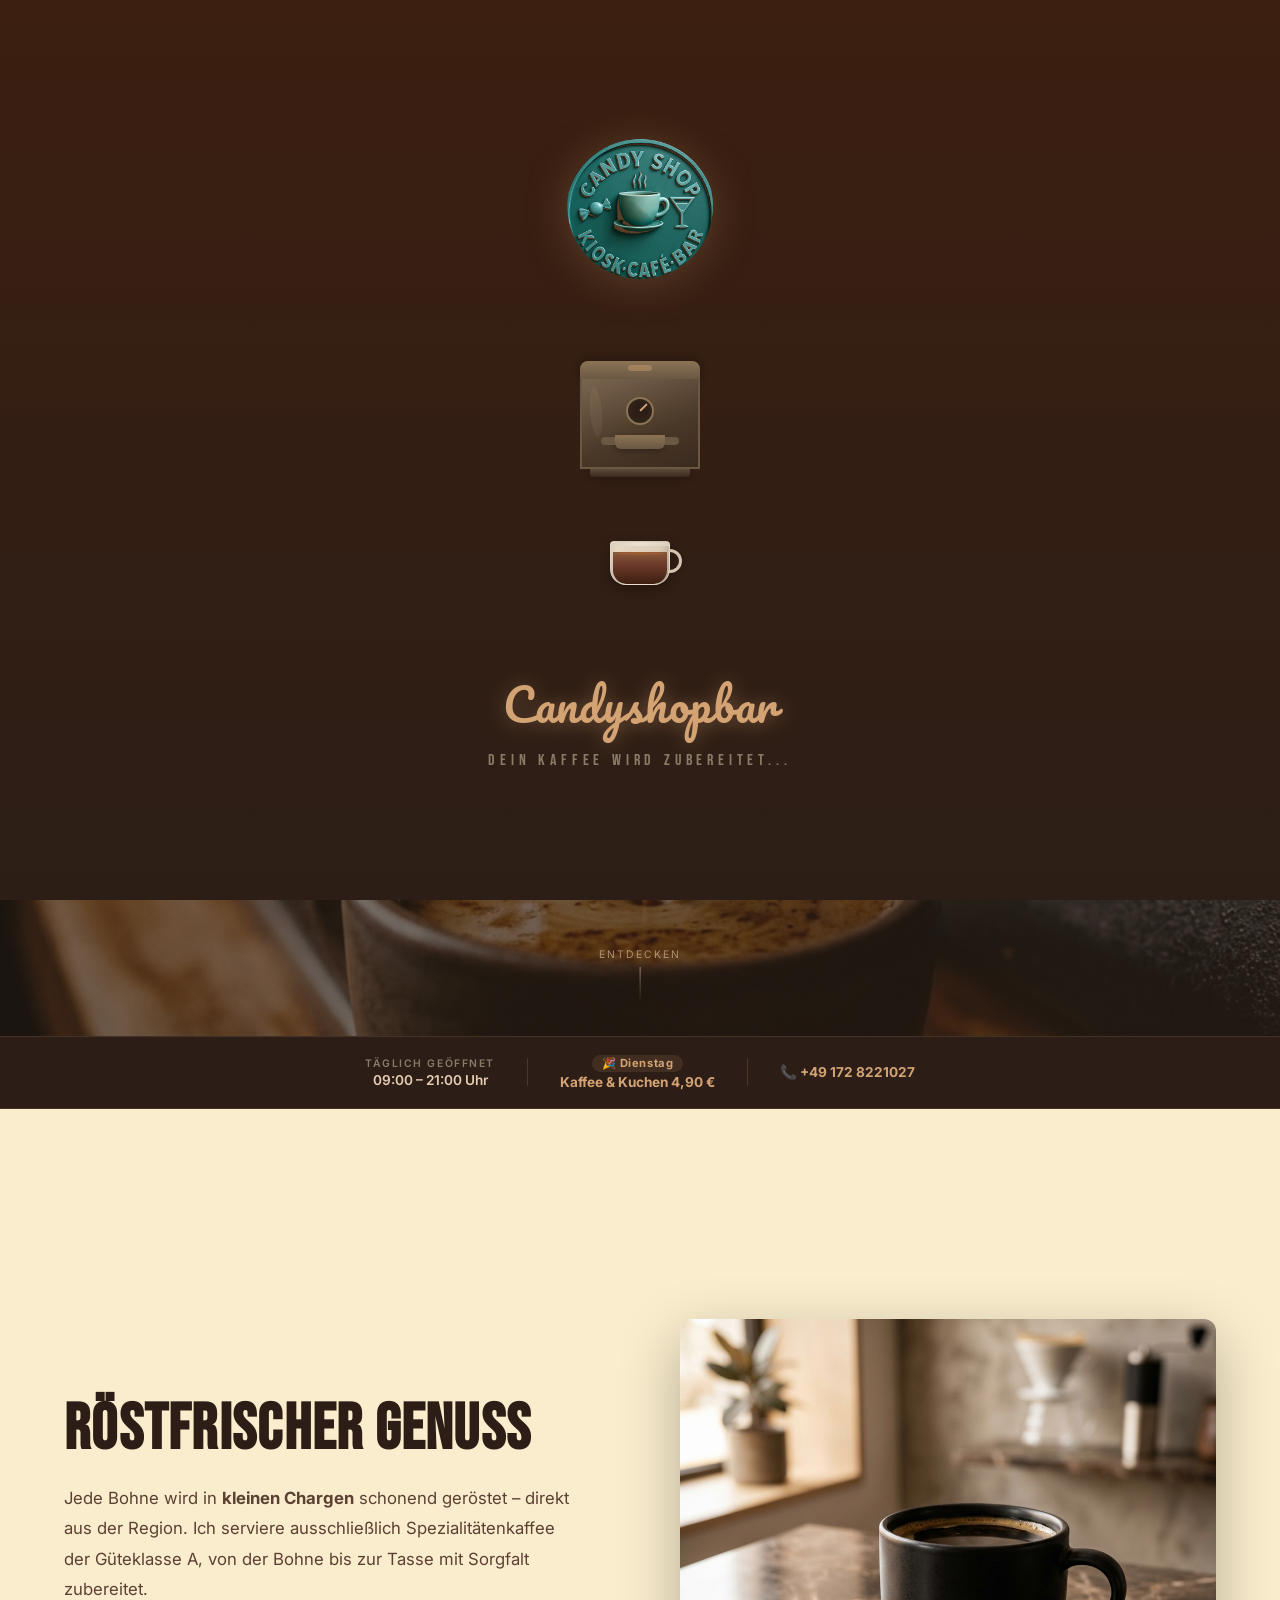
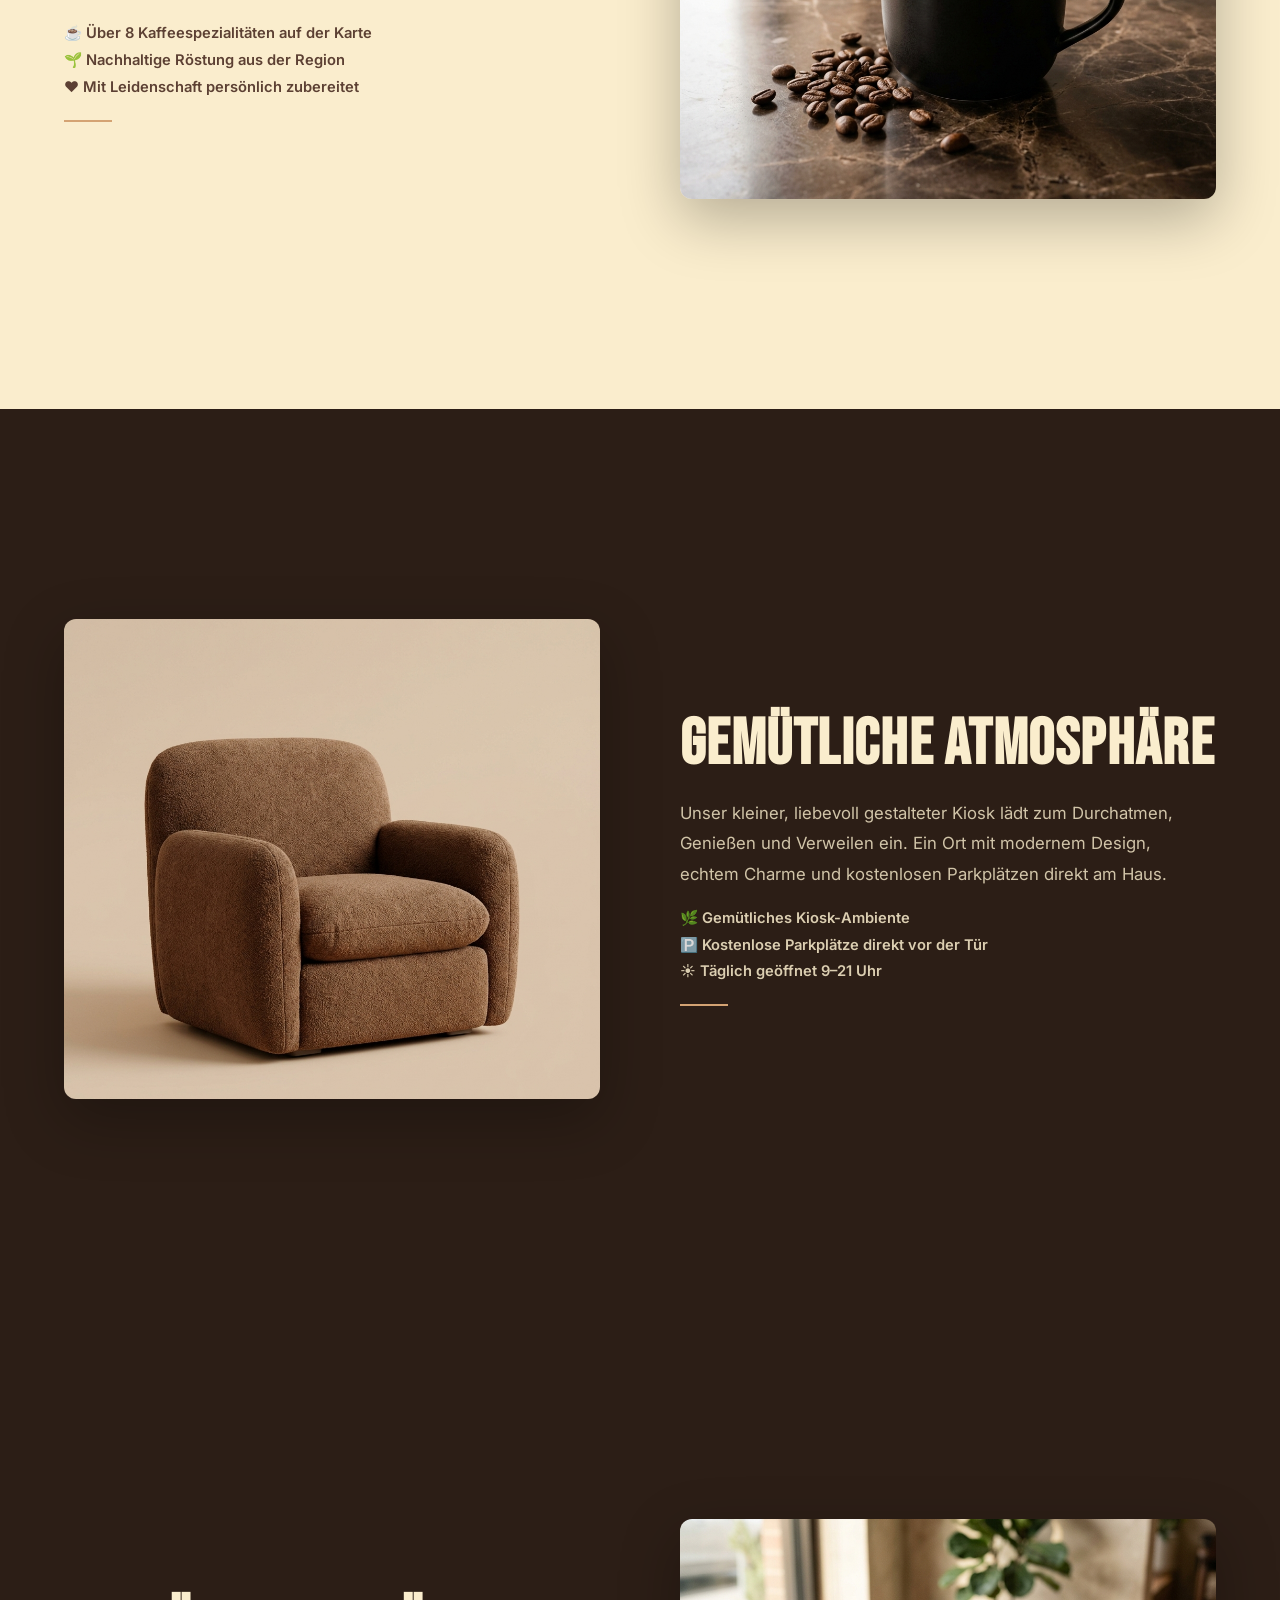
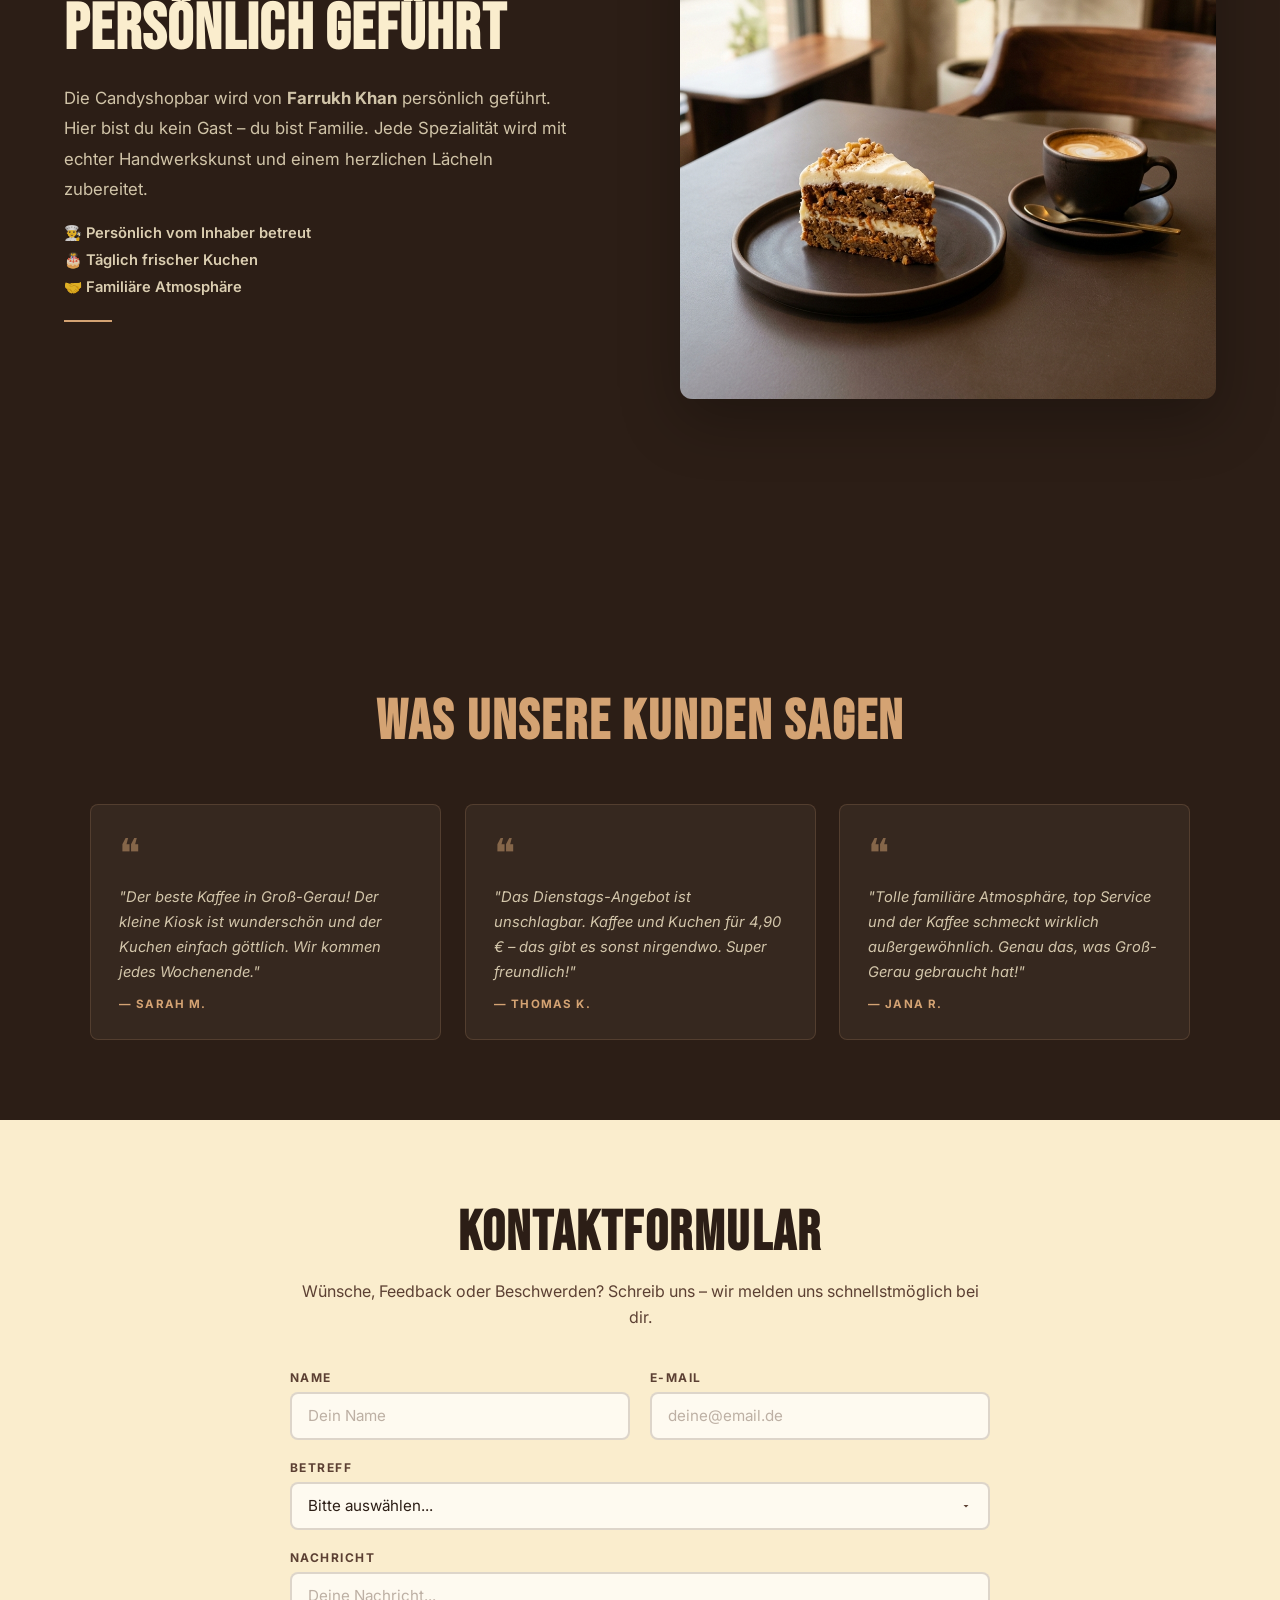
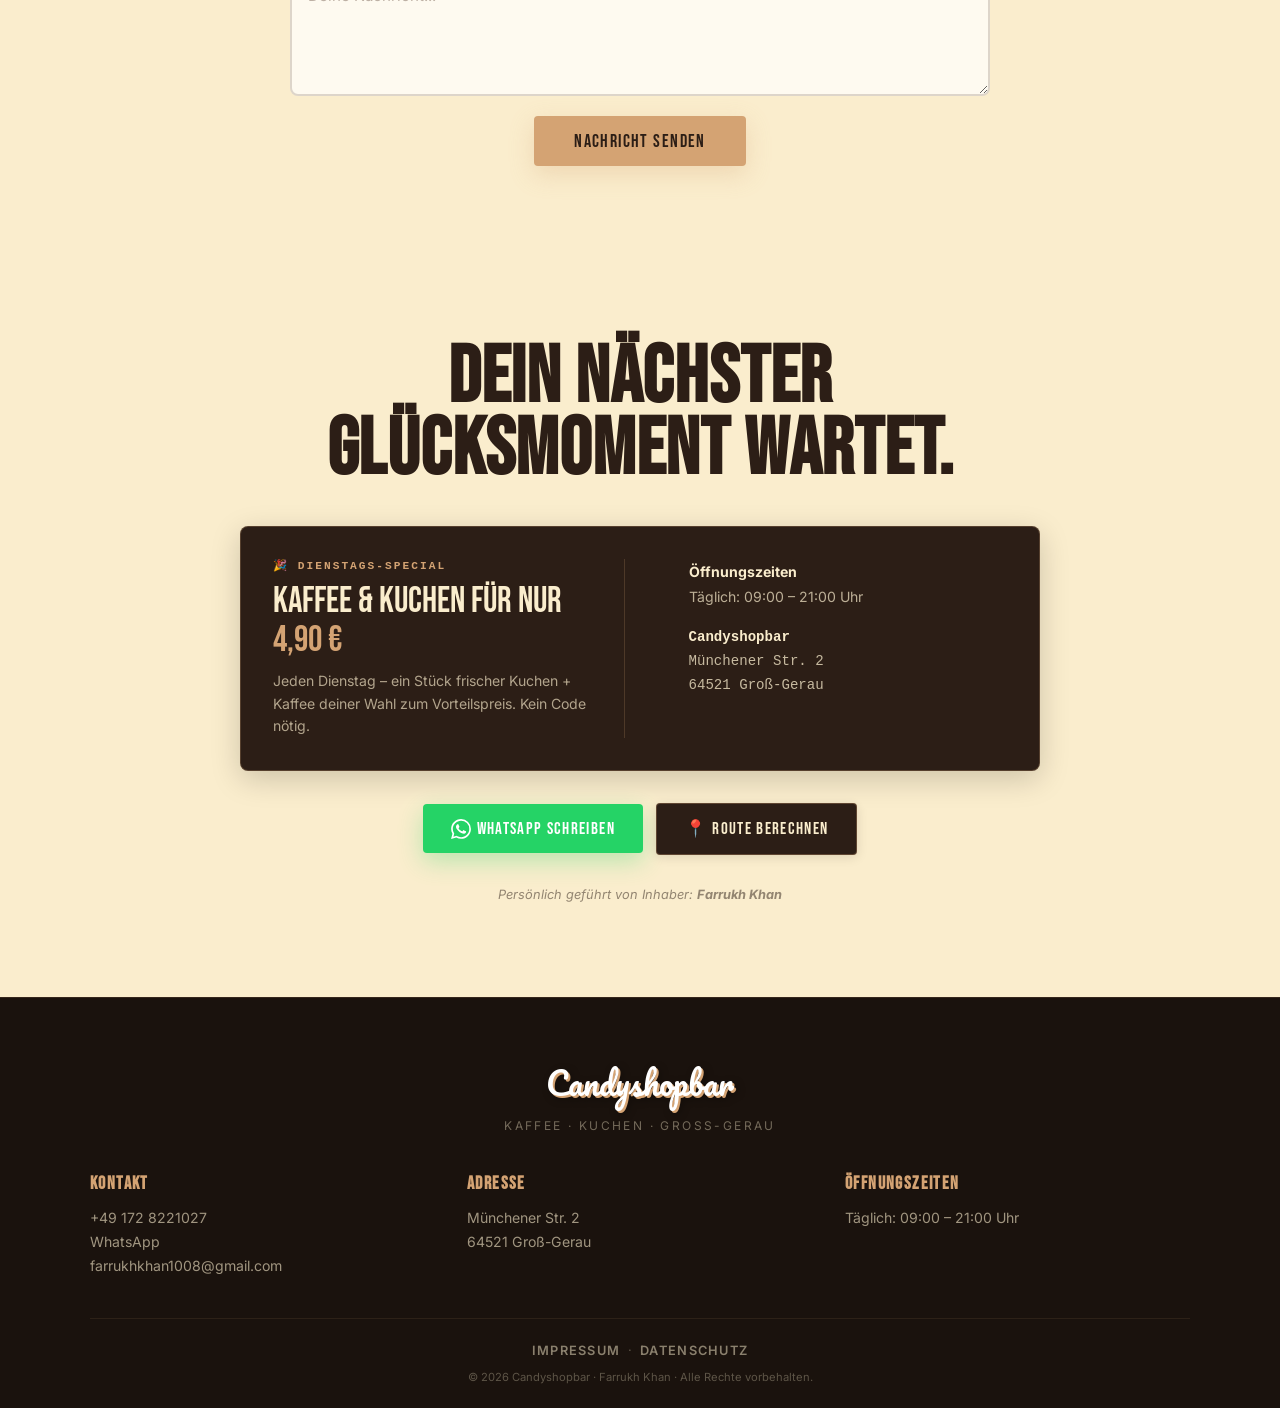
==== commit 96296c58: "Add transparent logo to loading screen" ====
--- a/index.html
+++ b/index.html
@@ -350,6 +350,9 @@
 
   <!-- ===== LOADING SCREEN — Coffee Machine Animation ===== -->
   <div id="loading-screen">
+    <!-- Logo above the machine -->
+    <img src="images/logo.png" alt="Candyshopbar Logo" class="loader-logo">
+
     <div class="machine-scene">
       <!-- Espresso machine body -->
       <div class="espresso-machine">
--- a/style.css
+++ b/style.css
@@ -1258,6 +1258,38 @@
   overflow: hidden;
 }
 
+.loader-logo {
+  width: 150px;
+  height: 150px;
+  margin-bottom: 2rem;
+  animation: logoFadeIn 1.2s ease-out forwards, logoPulse 3s ease-in-out infinite 1.2s;
+  filter: drop-shadow(0 4px 20px rgba(212, 163, 115, 0.25));
+  z-index: 20;
+}
+
+@keyframes logoFadeIn {
+  0% {
+    opacity: 0;
+    transform: scale(0.8) translateY(-20px);
+  }
+  100% {
+    opacity: 1;
+    transform: scale(1) translateY(0);
+  }
+}
+
+@keyframes logoPulse {
+  0%, 100% {
+    transform: scale(1);
+    filter: drop-shadow(0 4px 20px rgba(212, 163, 115, 0.25));
+  }
+  50% {
+    transform: scale(1.03);
+    filter: drop-shadow(0 8px 30px rgba(212, 163, 115, 0.45));
+  }
+}
+
+
 .machine-scene {
   position: relative;
   z-index: 20;
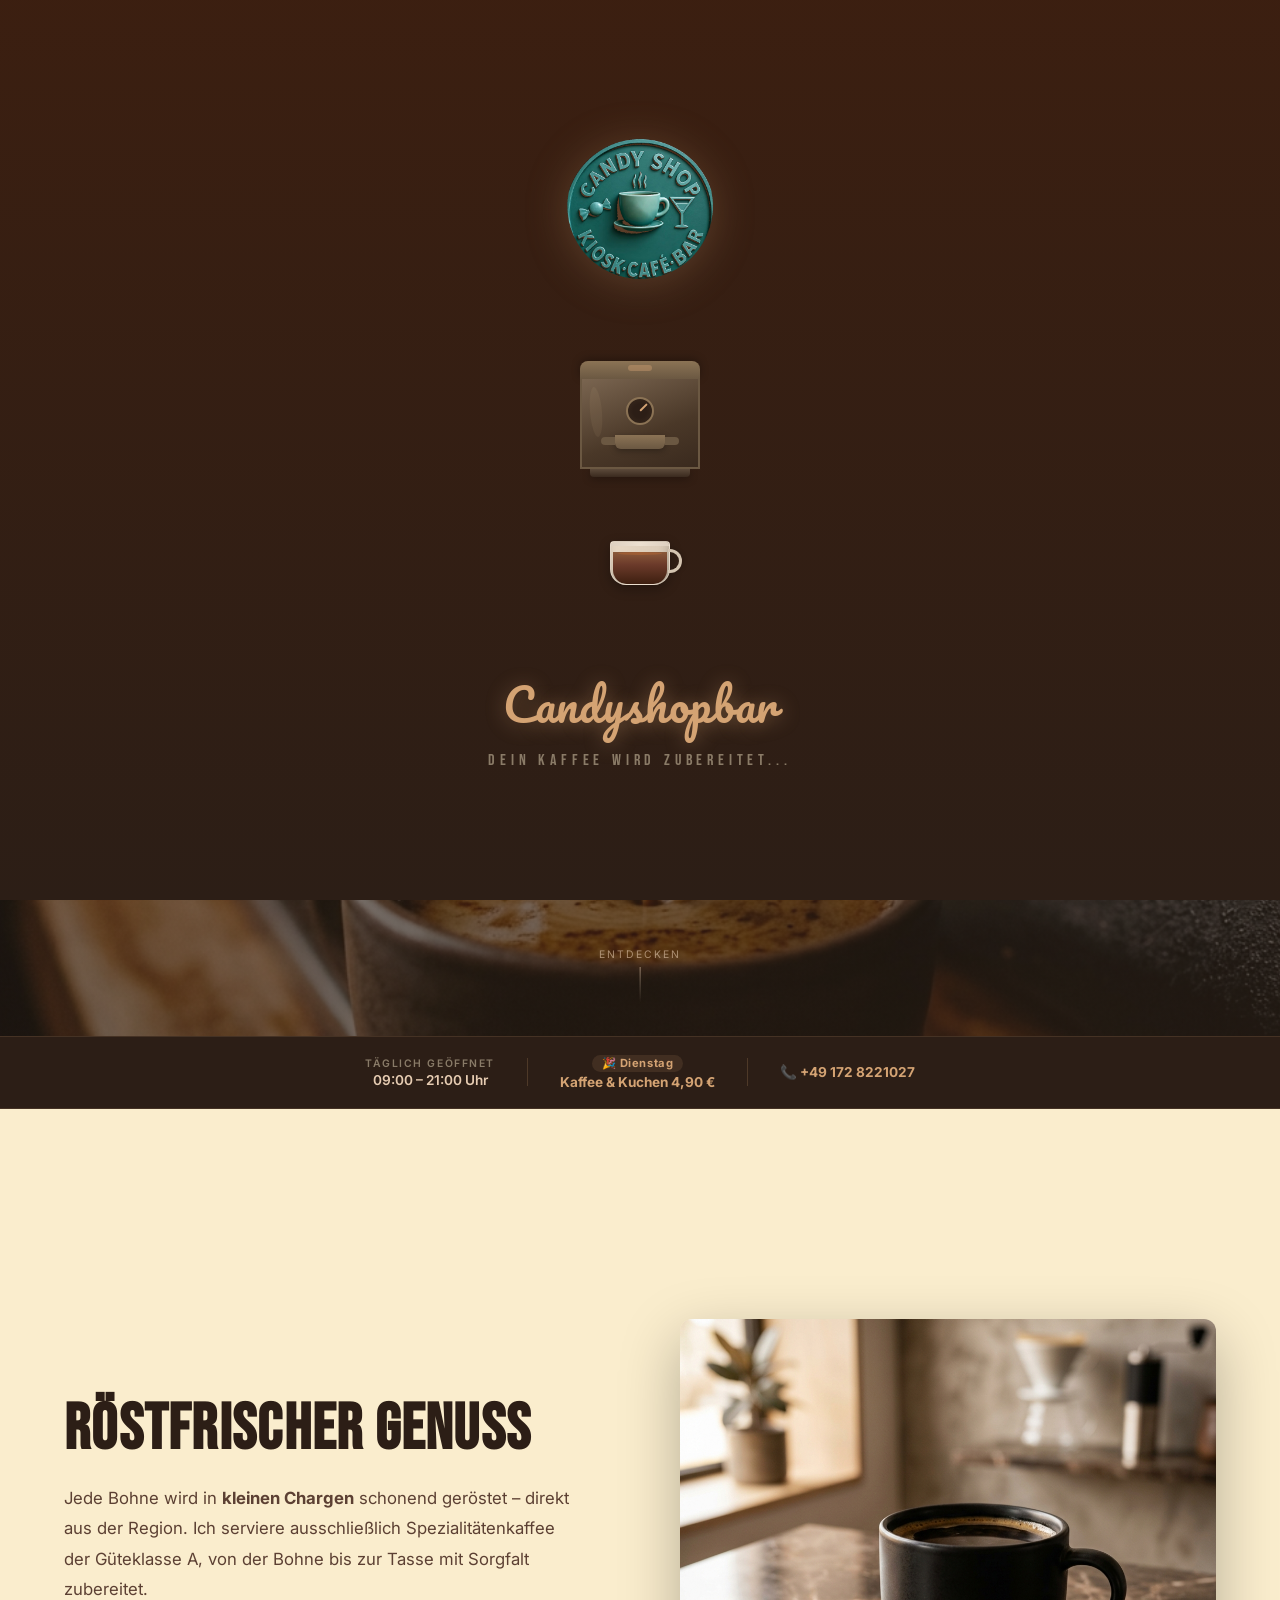
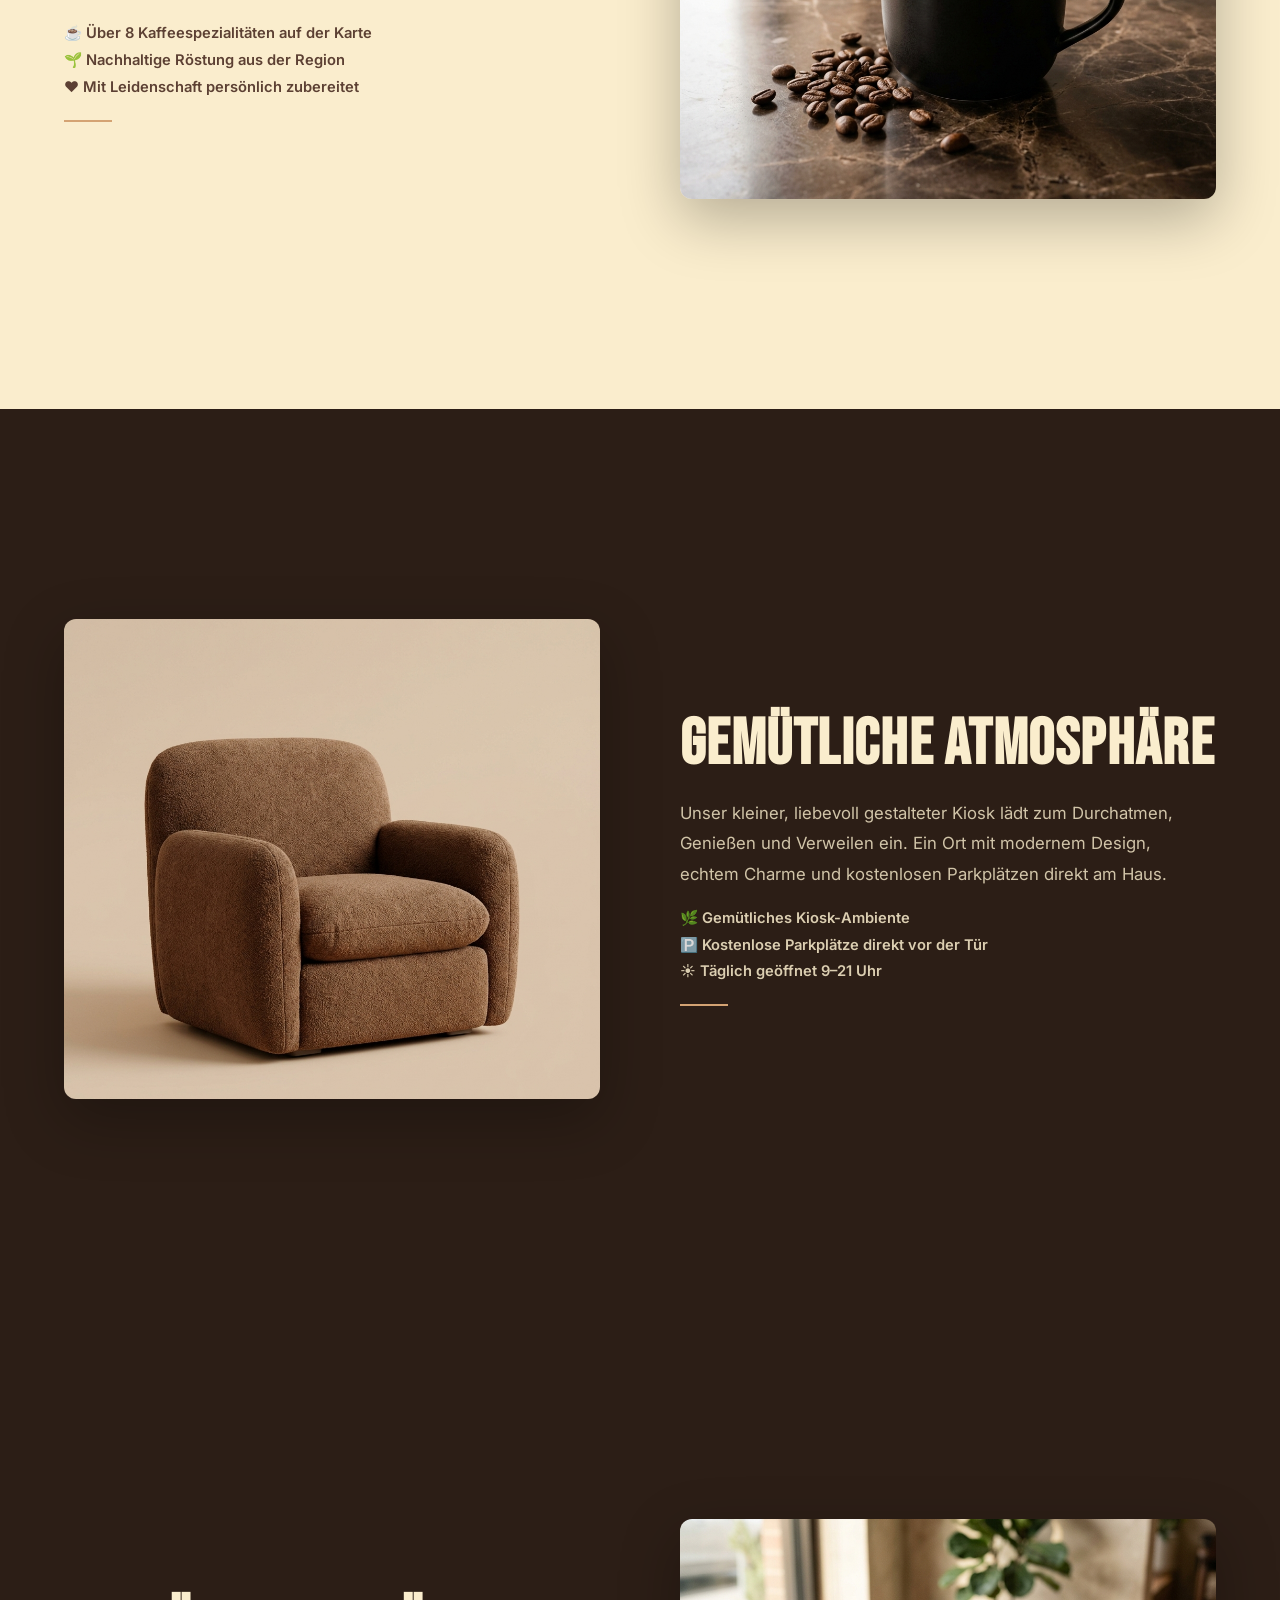
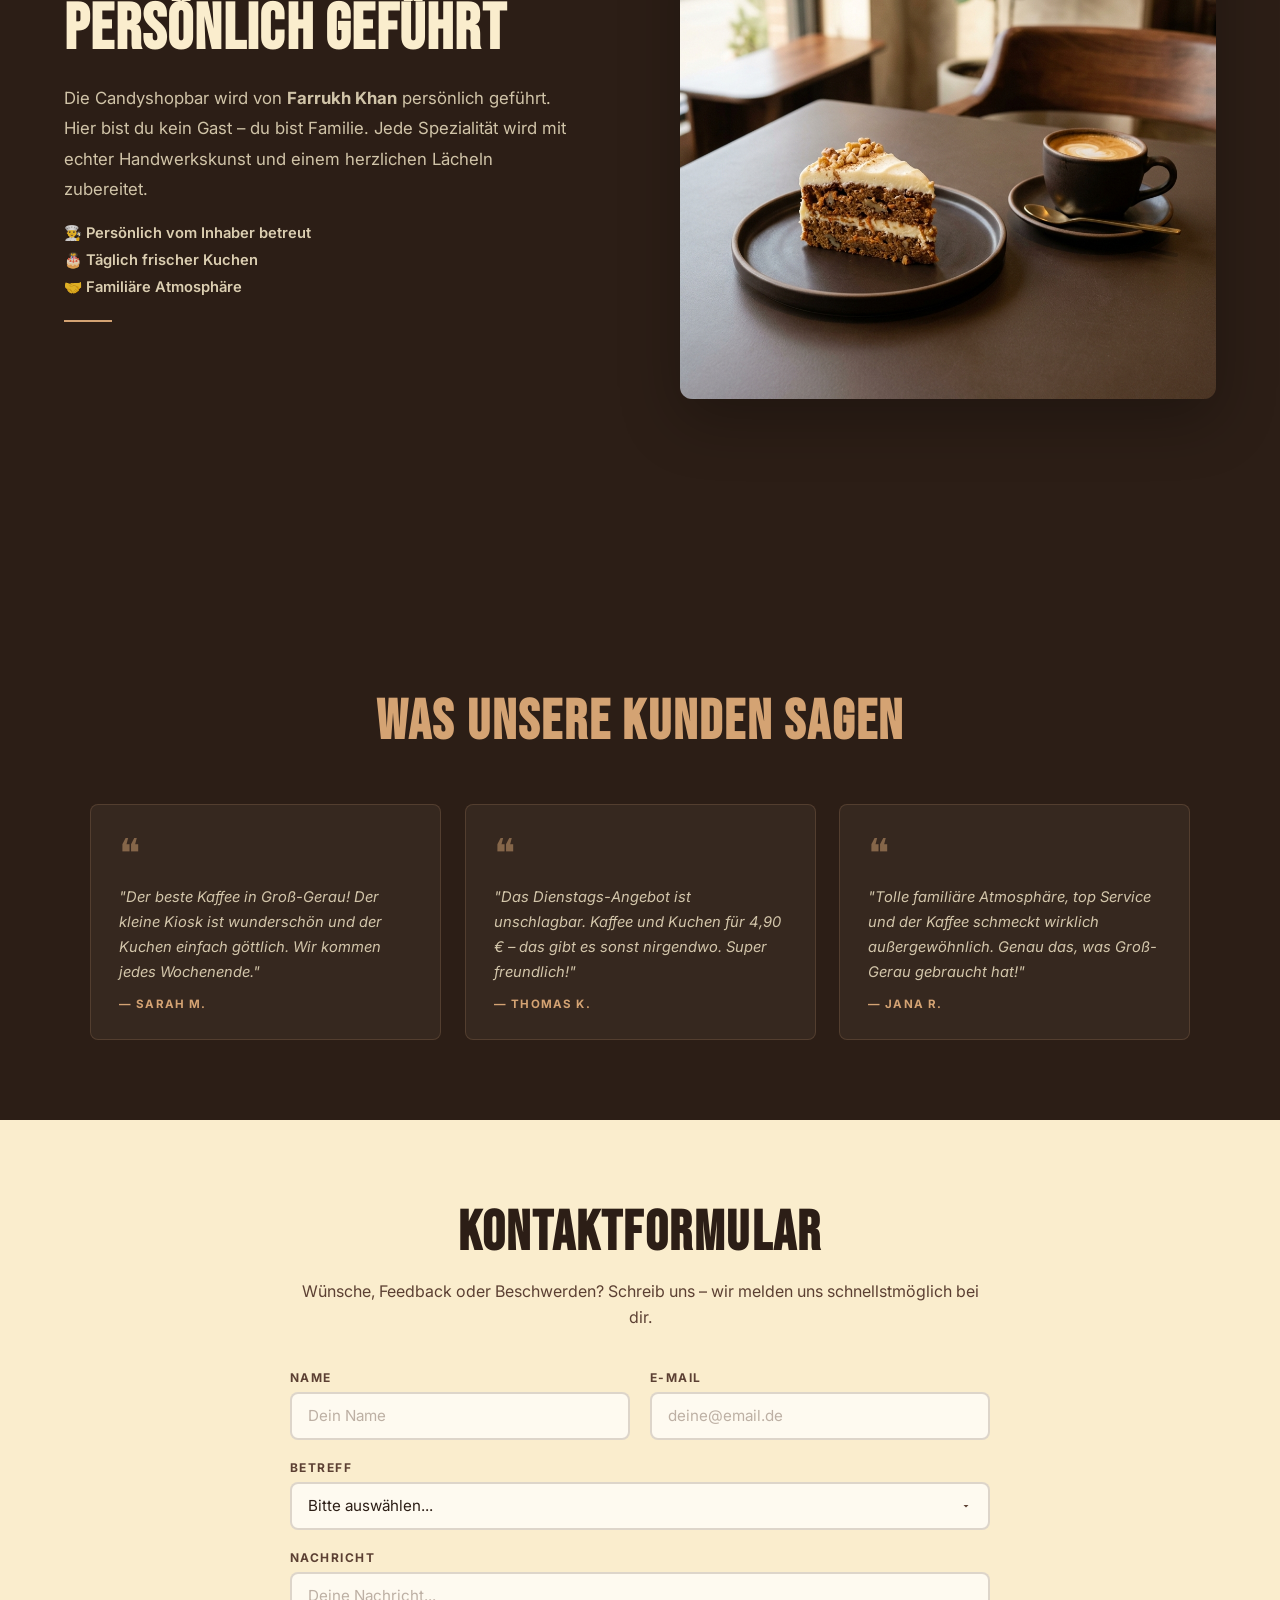
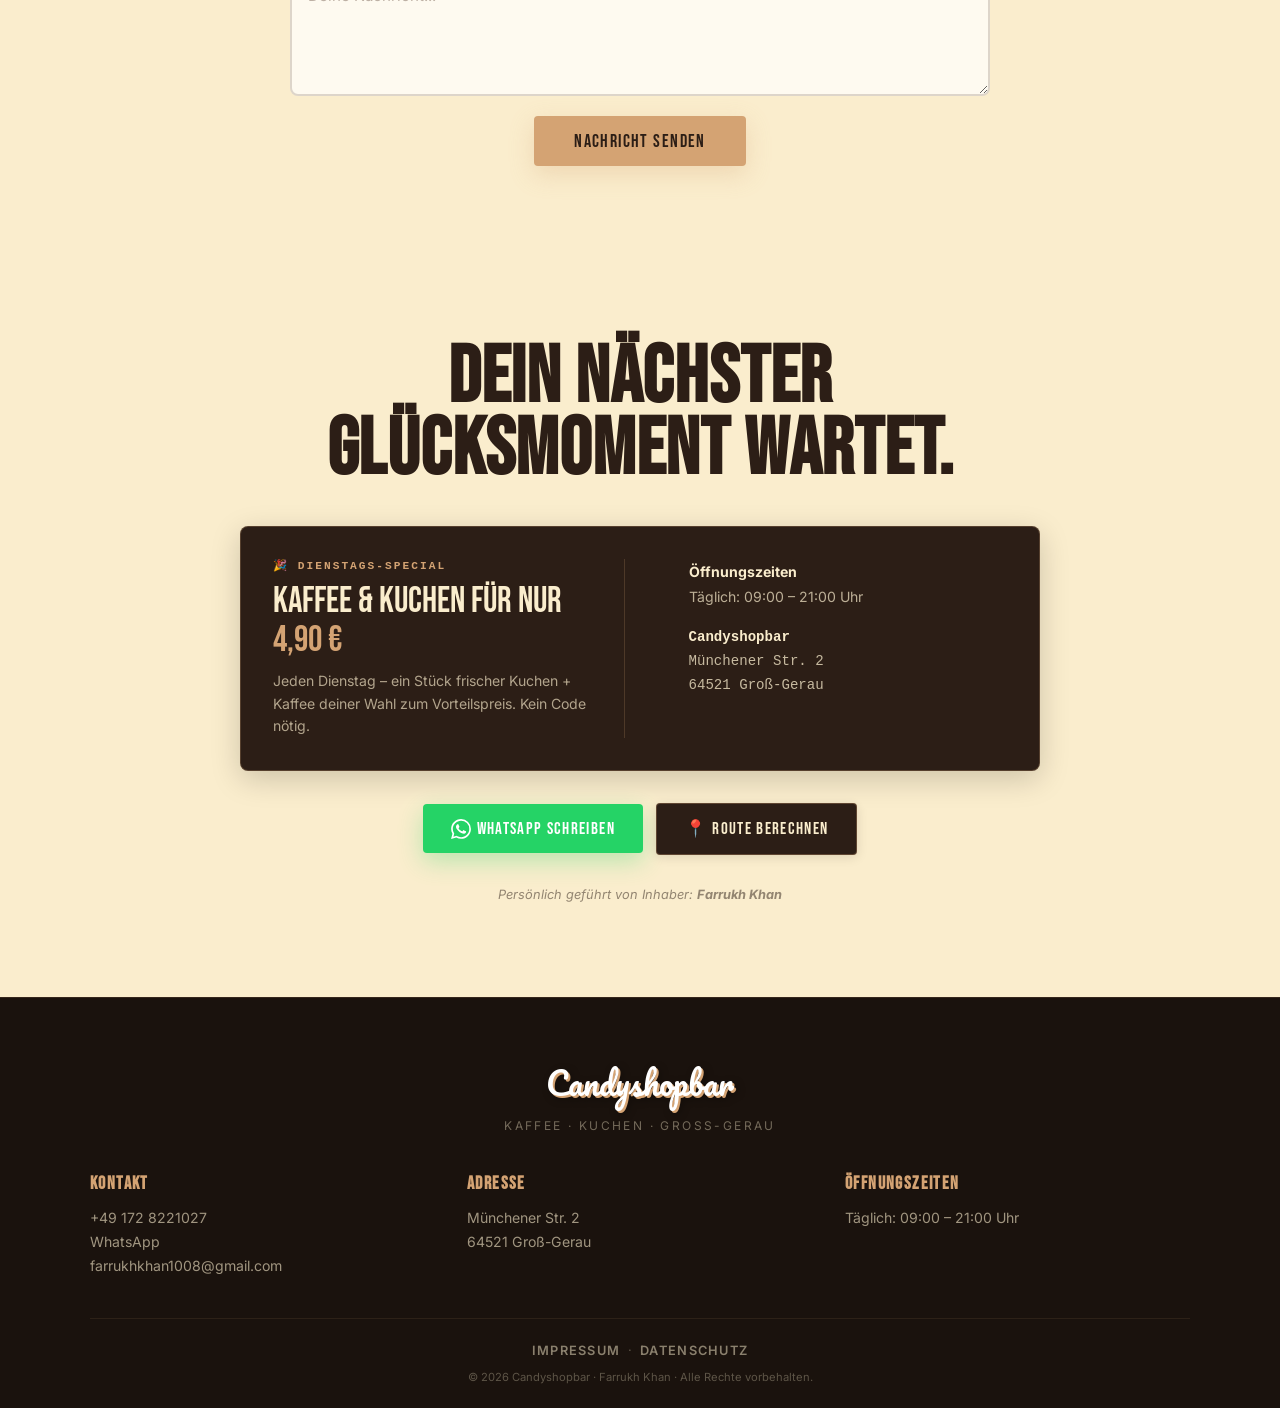
==== commit 32a43bbd: "Update logo on loading screen with transparent background" ====
--- a/index.html
+++ b/index.html
@@ -351,7 +351,7 @@
   <!-- ===== LOADING SCREEN — Coffee Machine Animation ===== -->
   <div id="loading-screen">
     <!-- Logo above the machine -->
-    <img src="images/logo.png" alt="Candyshopbar Logo" class="loader-logo">
+    <img src="images/logo_nobg.png" alt="Candyshopbar Logo" class="loader-logo">
 
     <div class="machine-scene">
       <!-- Espresso machine body -->
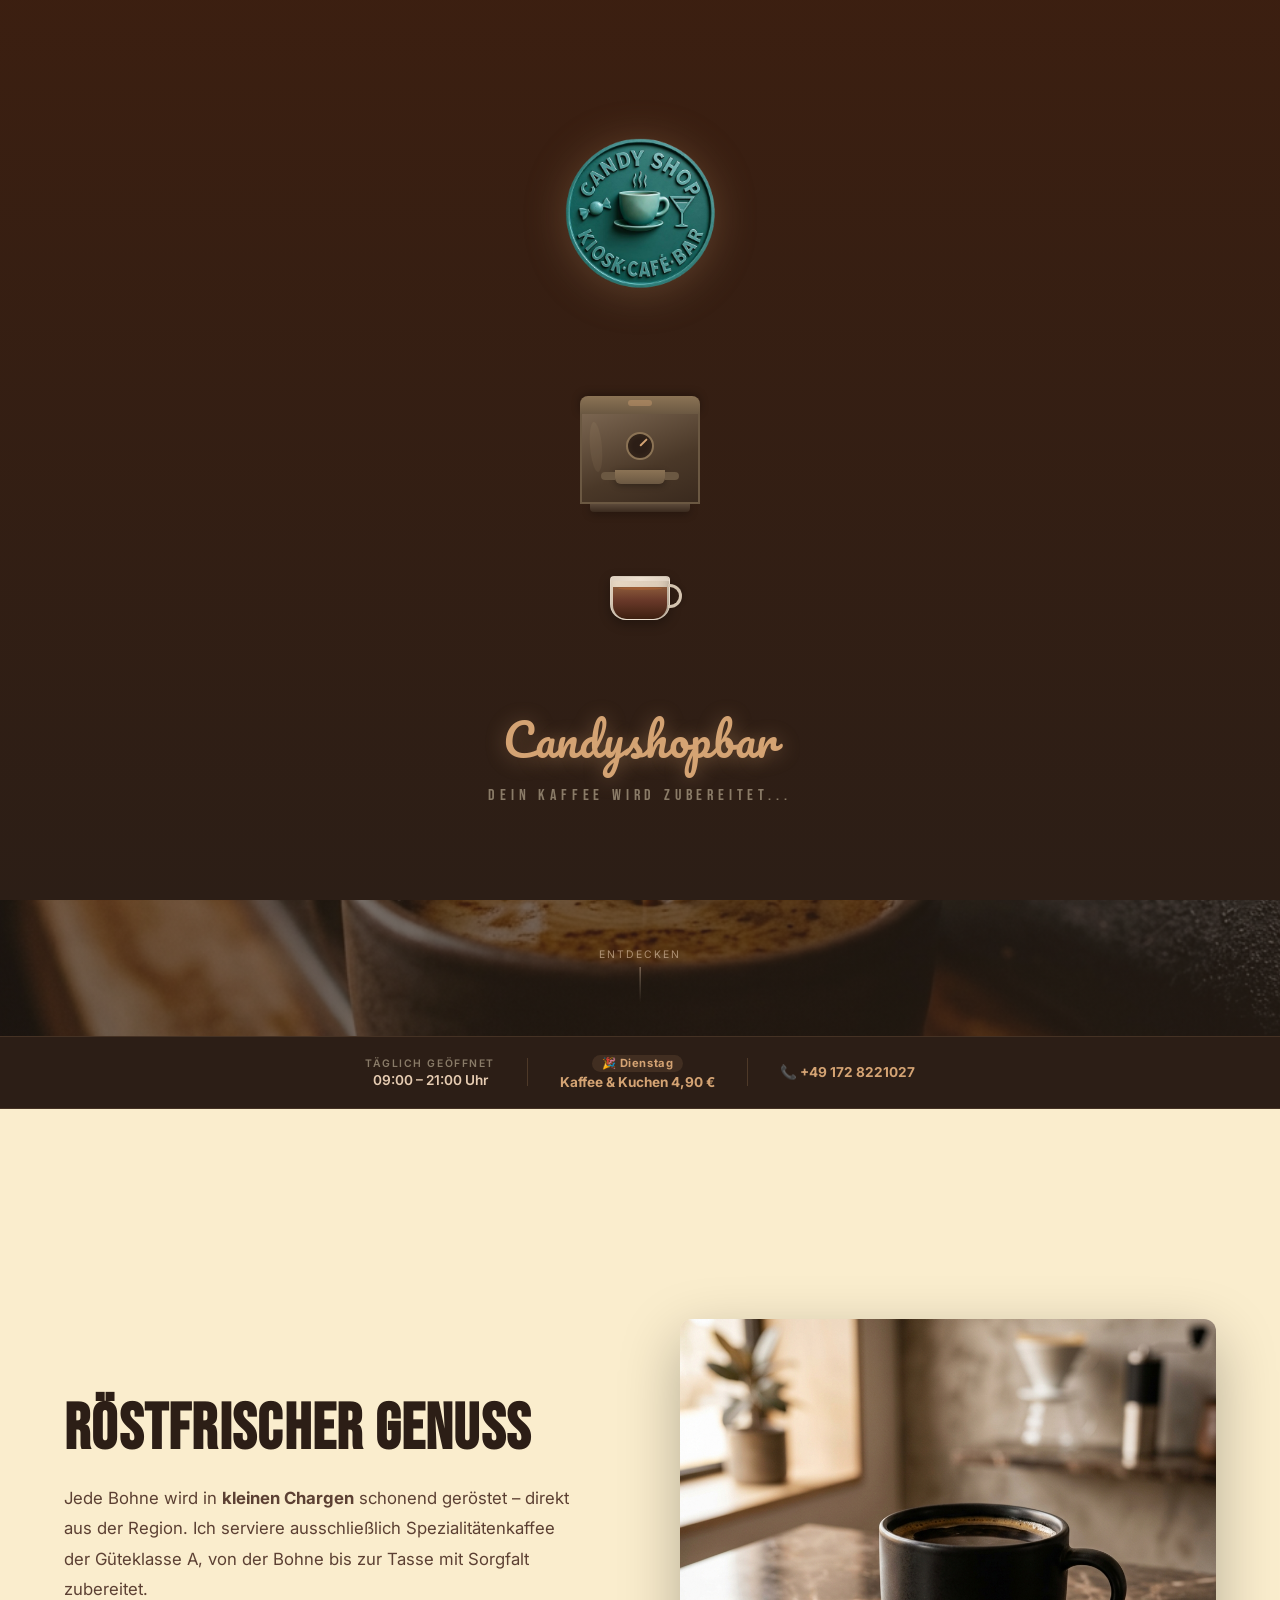
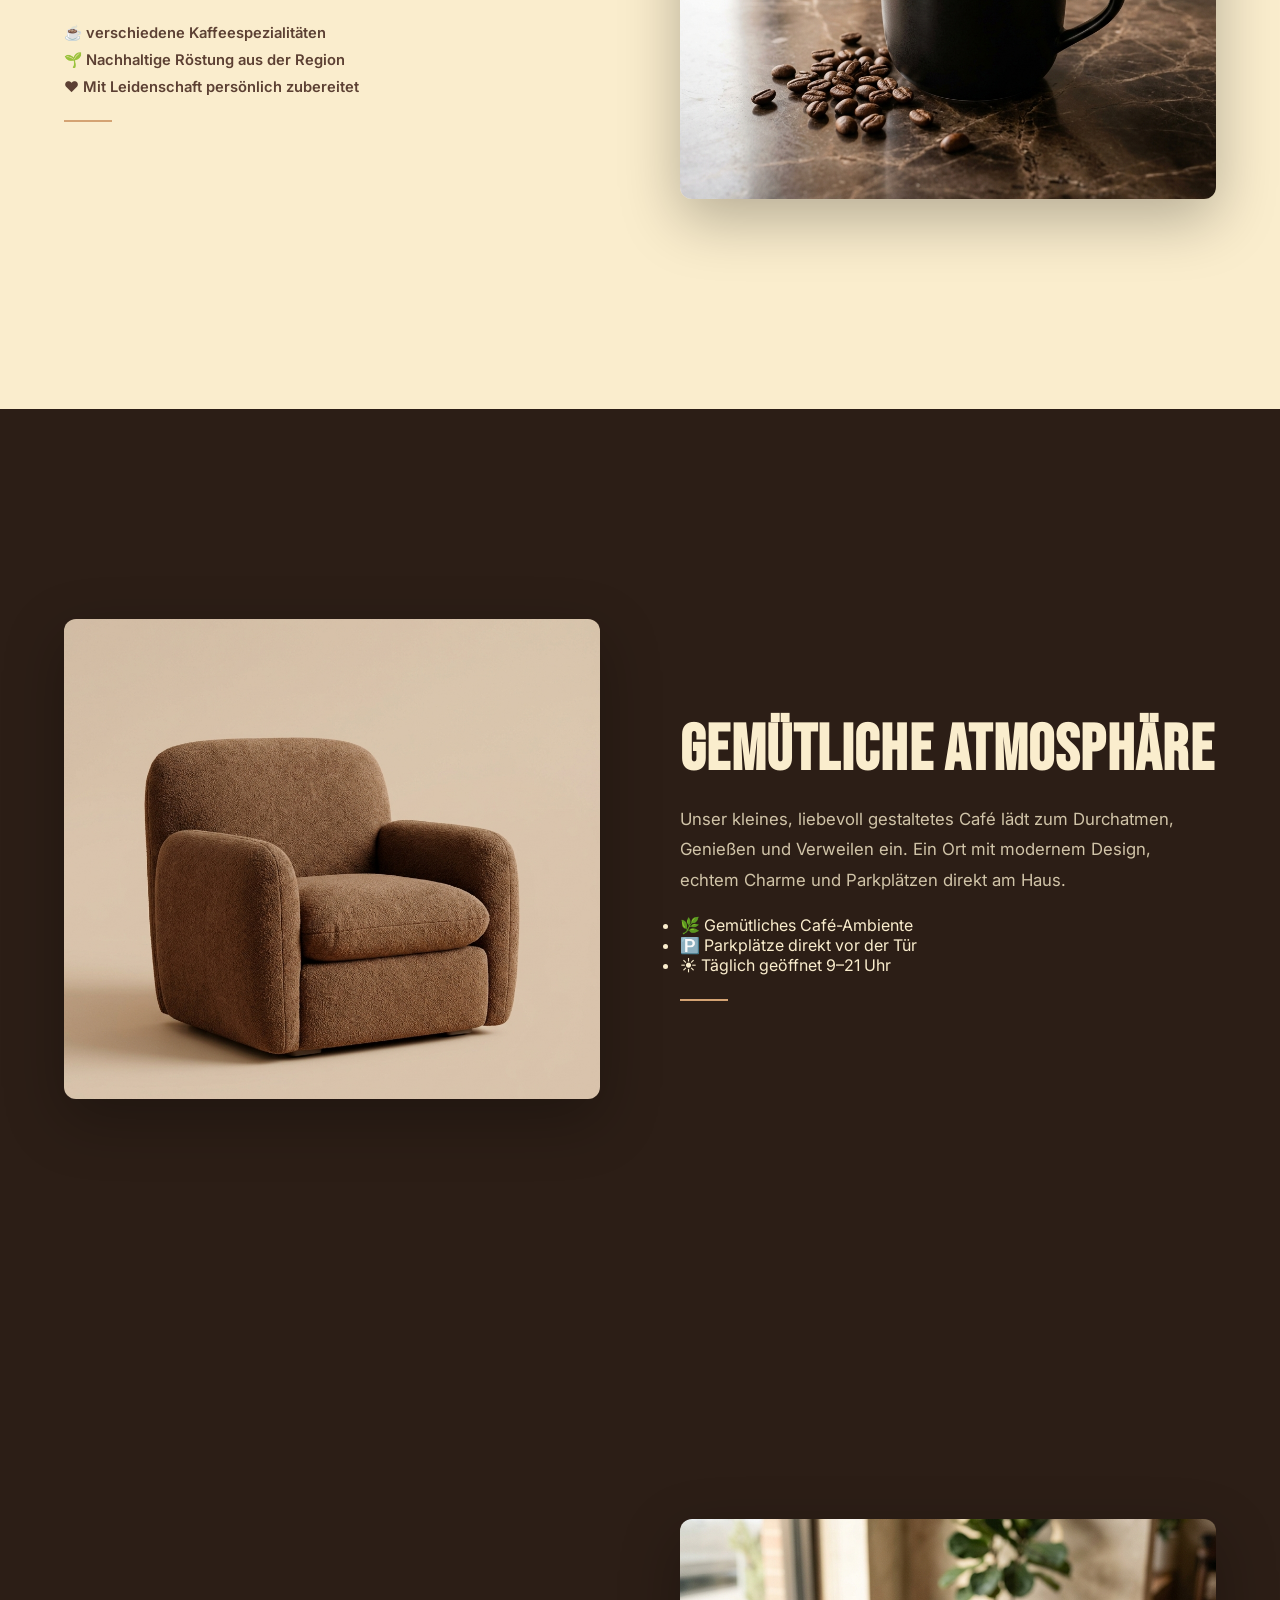
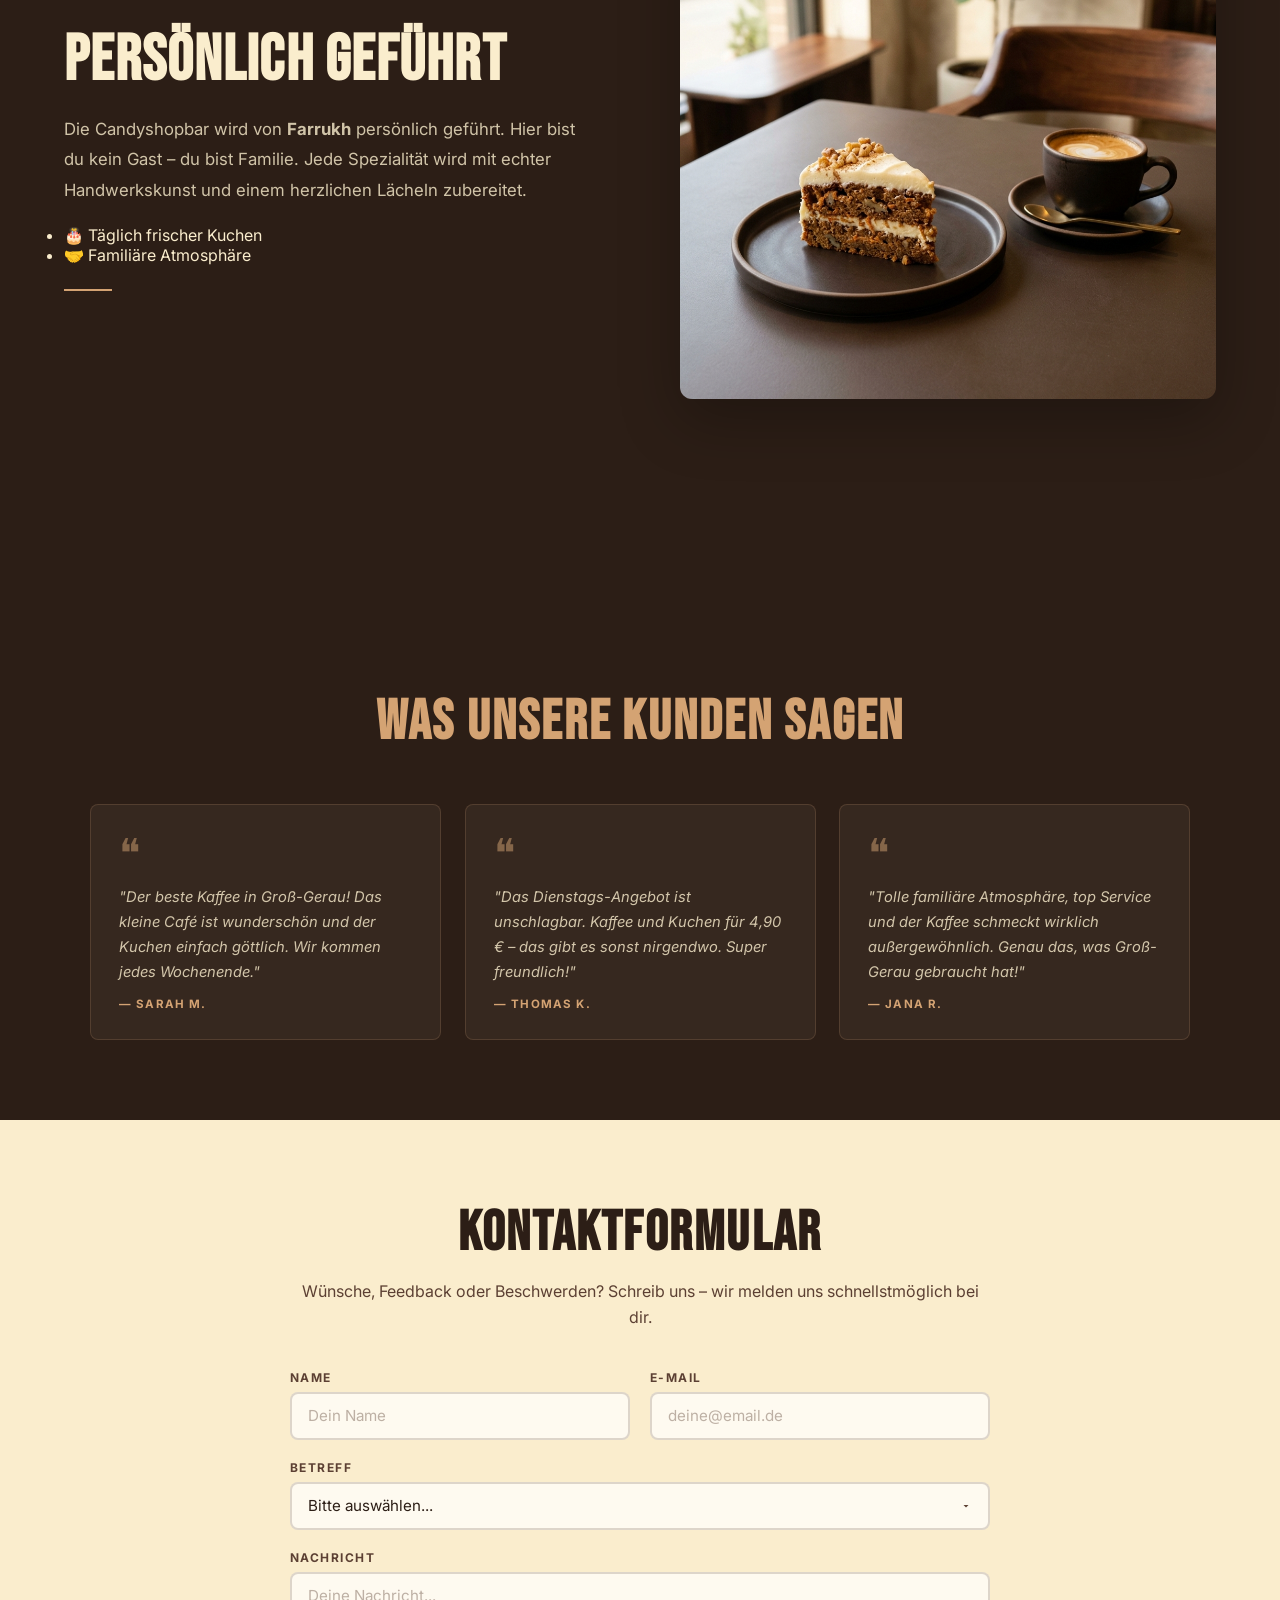
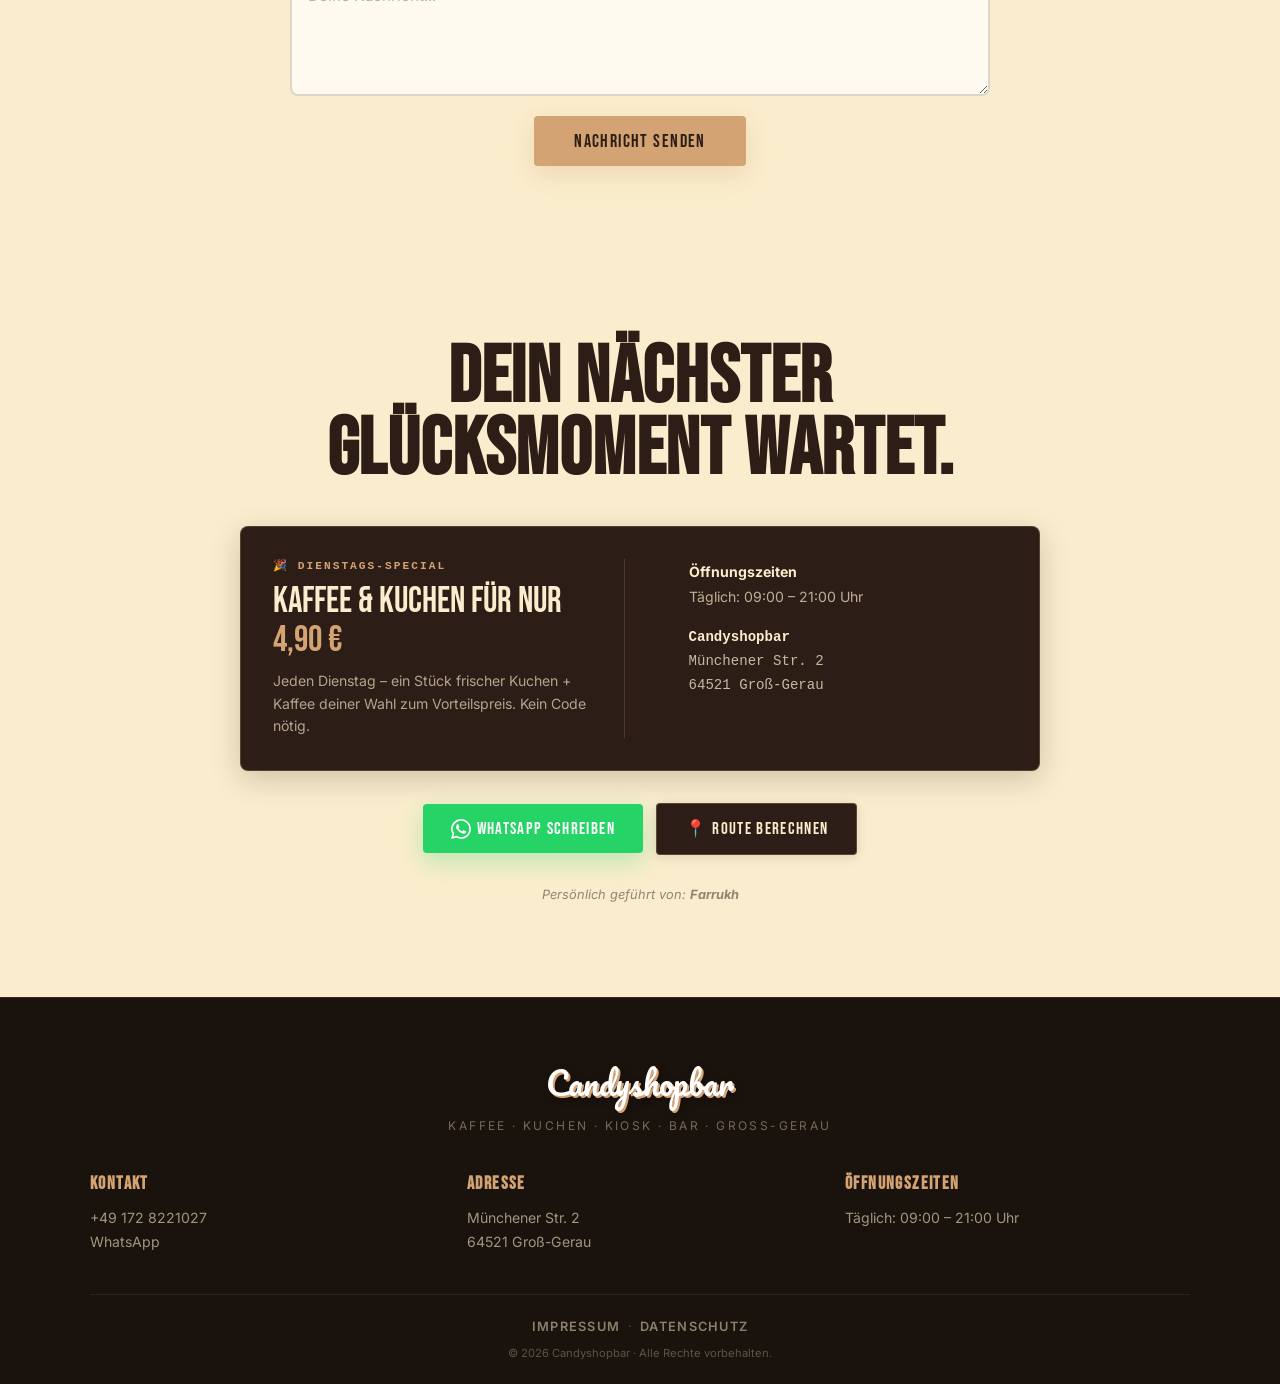
==== commit dfc41cf8: "Update text copy across index.html" ====
--- a/index.html
+++ b/index.html
@@ -62,11 +62,11 @@
       <!-- USP Badge -->
       <div class="hero-badge">
         <span class="badge-dot"></span>
-        Kaffee · Kuchen · Kiosk · Groß-Gerau
+        Kaffee · Kuchen · Kiosk · Bar · Groß-Gerau
       </div>
 
       <h1 class="hero-title">DEIN MOMENT<br>DES GENUSSES.</h1>
-      <p class="hero-desc">Röstfrischer Spezialitätenkaffee &amp; leckerer Kuchen an unserem gemütlichen Kiosk – mit kostenlosen Parkplätzen direkt am Haus.</p>
+      <p class="hero-desc">Röstfrischer Spezialitätenkaffee &amp; leckerer Kuchen in unserem gemütlichen Café – mit Parkplätzen direkt am Haus.</p>
 
       <!-- CTA Buttons -->
       <div class="hero-ctas">
@@ -118,7 +118,7 @@
           <h3>Röstfrischer Genuss</h3>
           <p>Jede Bohne wird in <strong>kleinen Chargen</strong> schonend geröstet – direkt aus der Region. Ich serviere ausschließlich Spezialitätenkaffee der Güteklasse A, von der Bohne bis zur Tasse mit Sorgfalt zubereitet.</p>
           <ul class="feature-list">
-            <li>☕ Über 8 Kaffeespezialitäten auf der Karte</li>
+            <li>☕ verschiedene Kaffeespezialitäten</li>
             <li>🌱 Nachhaltige Röstung aus der Region</li>
             <li>❤️ Mit Leidenschaft persönlich zubereitet</li>
           </ul>
@@ -138,10 +138,10 @@
         </div>
         <div class="text-col text-col-light animate-on-scroll">
           <h3>Gemütliche Atmosphäre</h3>
-          <p>Unser kleiner, liebevoll gestalteter Kiosk lädt zum Durchatmen, Genießen und Verweilen ein. Ein Ort mit modernem Design, echtem Charme und kostenlosen Parkplätzen direkt am Haus.</p>
-          <ul class="feature-list feature-list-light">
-            <li>🌿 Gemütliches Kiosk-Ambiente</li>
-            <li>🅿️ Kostenlose Parkplätze direkt vor der Tür</li>
+          <p>Unser kleines, liebevoll gestaltetes Café lädt zum Durchatmen, Genießen und Verweilen ein. Ein Ort mit modernem Design, echtem Charme und Parkplätzen direkt am Haus.</p>
+          <ul class="about-list">
+            <li>🌿 Gemütliches Café-Ambiente</li>
+            <li>🅿️ Parkplätze direkt vor der Tür</li>
             <li>☀️ Täglich geöffnet 9–21 Uhr</li>
           </ul>
           <div class="decor-line"></div>
@@ -155,9 +155,8 @@
       <div class="section-grid">
         <div class="text-col text-col-light animate-on-scroll">
           <h3>Persönlich Geführt</h3>
-          <p>Die Candyshopbar wird von <strong>Farrukh Khan</strong> persönlich geführt. Hier bist du kein Gast – du bist Familie. Jede Spezialität wird mit echter Handwerkskunst und einem herzlichen Lächeln zubereitet.</p>
-          <ul class="feature-list feature-list-light">
-            <li>👨‍🍳 Persönlich vom Inhaber betreut</li>
+          <p>Die Candyshopbar wird von <strong>Farrukh</strong> persönlich geführt. Hier bist du kein Gast – du bist Familie. Jede Spezialität wird mit echter Handwerkskunst und einem herzlichen Lächeln zubereitet.</p>
+          <ul class="about-list">
             <li>🎂 Täglich frischer Kuchen</li>
             <li>🤝 Familiäre Atmosphäre</li>
           </ul>
@@ -176,7 +175,7 @@
         <div class="testimonials-grid">
           <div class="testimonial-card animate-on-scroll delay-1">
             <div class="testimonial-quote">❝</div>
-            <p class="testimonial-text">"Der beste Kaffee in Groß-Gerau! Der kleine Kiosk ist wunderschön und der Kuchen einfach göttlich. Wir kommen jedes Wochenende."</p>
+            <p class="testimonial-text">"Der beste Kaffee in Groß-Gerau! Das kleine Café ist wunderschön und der Kuchen einfach göttlich. Wir kommen jedes Wochenende."</p>
             <span class="testimonial-author">— Sarah M.</span>
           </div>
           <div class="testimonial-card animate-on-scroll delay-2">
@@ -279,7 +278,7 @@
           </button>
         </div>
 
-        <p class="owner-presenter">Persönlich geführt von Inhaber: <strong>Farrukh Khan</strong></p>
+        <p class="owner-presenter">Persönlich geführt von: <strong>Farrukh</strong></p>
       </div>
     </section>
 
@@ -290,14 +289,14 @@
     <div class="footer-container">
       <div class="footer-brand animate-on-scroll">
         <span class="footer-logo">Candyshopbar</span>
-        <p class="footer-tagline">Kaffee · Kuchen · Groß-Gerau</p>
+        <p class="footer-tagline">Kaffee · Kuchen · Kiosk · Bar · Groß-Gerau</p>
       </div>
       <div class="footer-info">
         <div class="footer-col animate-on-scroll delay-1">
           <h4>Kontakt</h4>
           <p><a href="tel:+491728221027">+49 172 8221027</a></p>
           <p><a href="https://wa.me/491728221027" target="_blank" rel="noopener">WhatsApp</a></p>
-          <p><a href="mailto:farrukhkhan1008@gmail.com">farrukhkhan1008@gmail.com</a></p>
+
         </div>
         <div class="footer-col animate-on-scroll delay-2">
           <h4>Adresse</h4>
@@ -314,7 +313,7 @@
           <span class="footer-dot">·</span>
           <a href="datenschutz.html">Datenschutz</a>
         </div>
-        <p class="footer-copy">© 2026 Candyshopbar · Farrukh Khan · Alle Rechte vorbehalten.</p>
+        <p class="footer-copy">© 2026 Candyshopbar · Alle Rechte vorbehalten.</p>
       </div>
     </div>
   </footer>
--- a/style.css
+++ b/style.css
@@ -1260,7 +1260,8 @@
 
 .loader-logo {
   width: 150px;
-  height: 150px;
+  height: auto;
+  object-fit: contain;
   margin-bottom: 2rem;
   animation: logoFadeIn 1.2s ease-out forwards, logoPulse 3s ease-in-out infinite 1.2s;
   filter: drop-shadow(0 4px 20px rgba(212, 163, 115, 0.25));
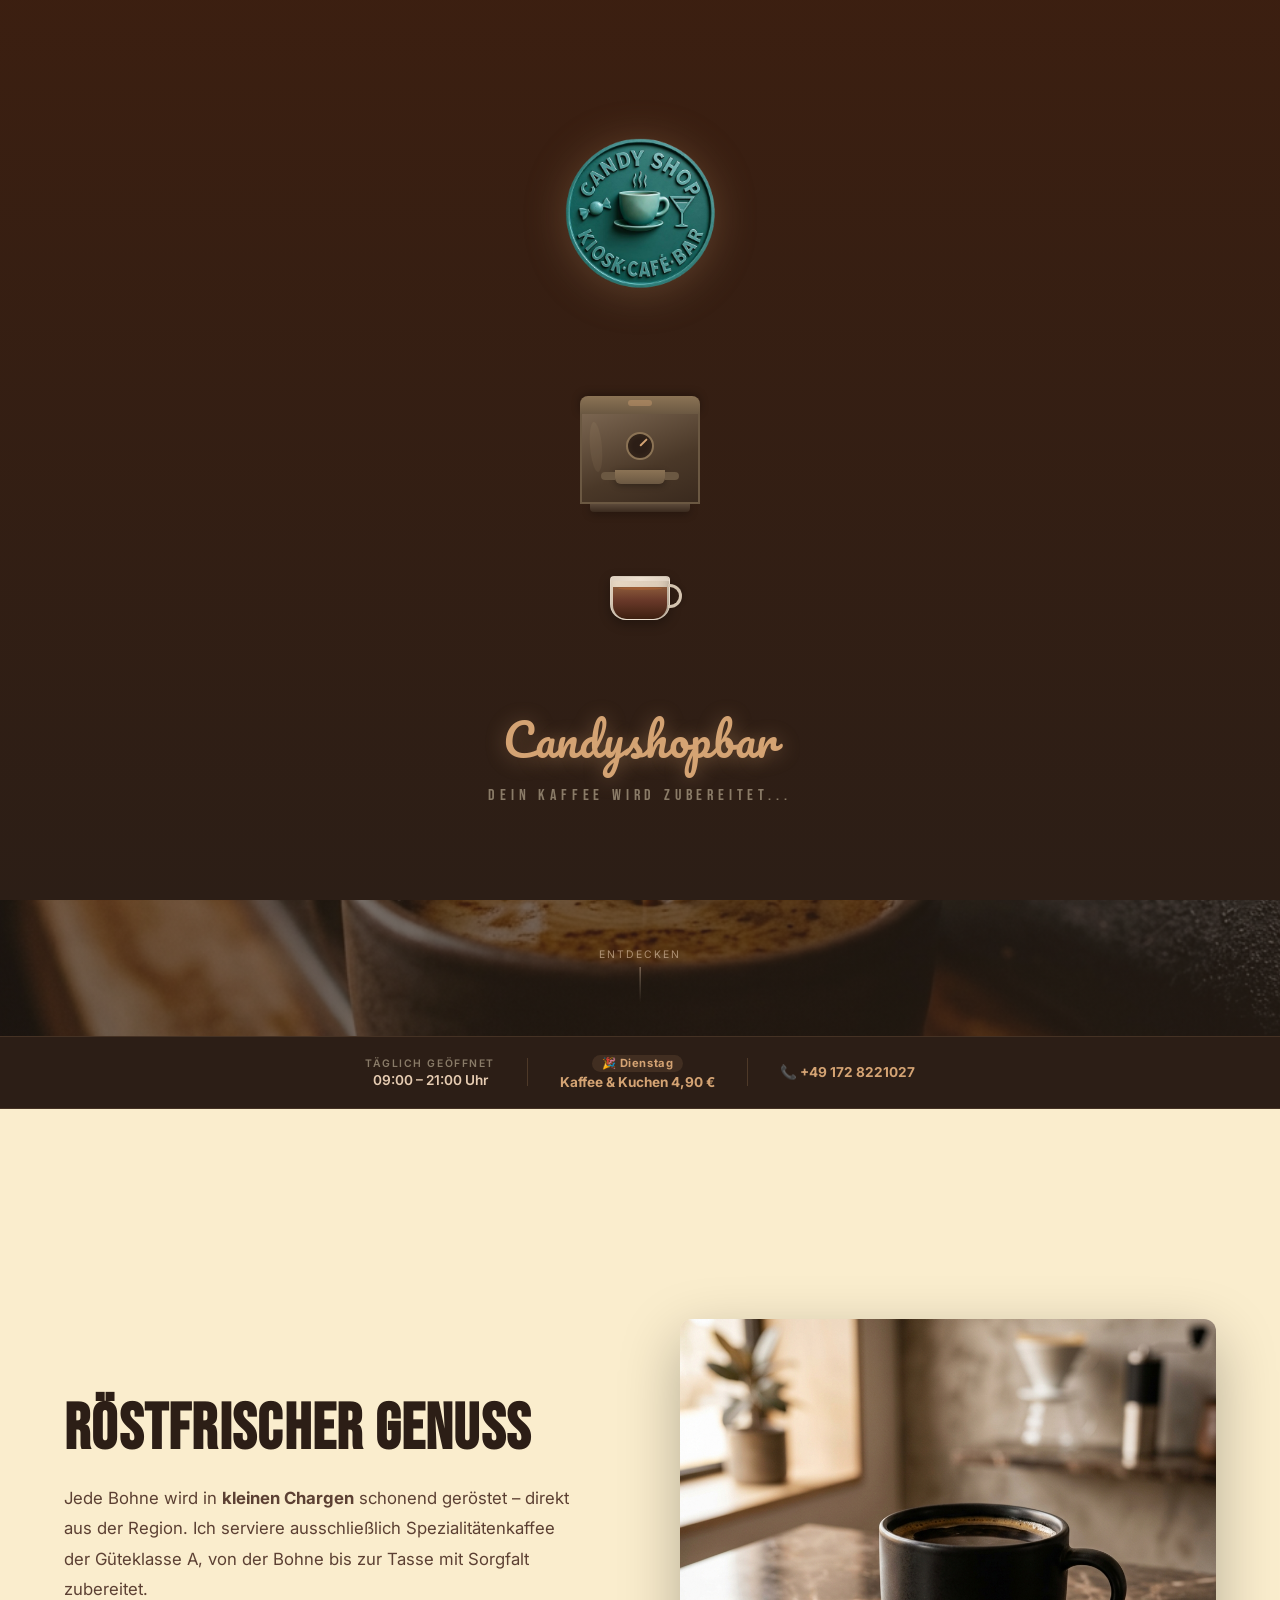
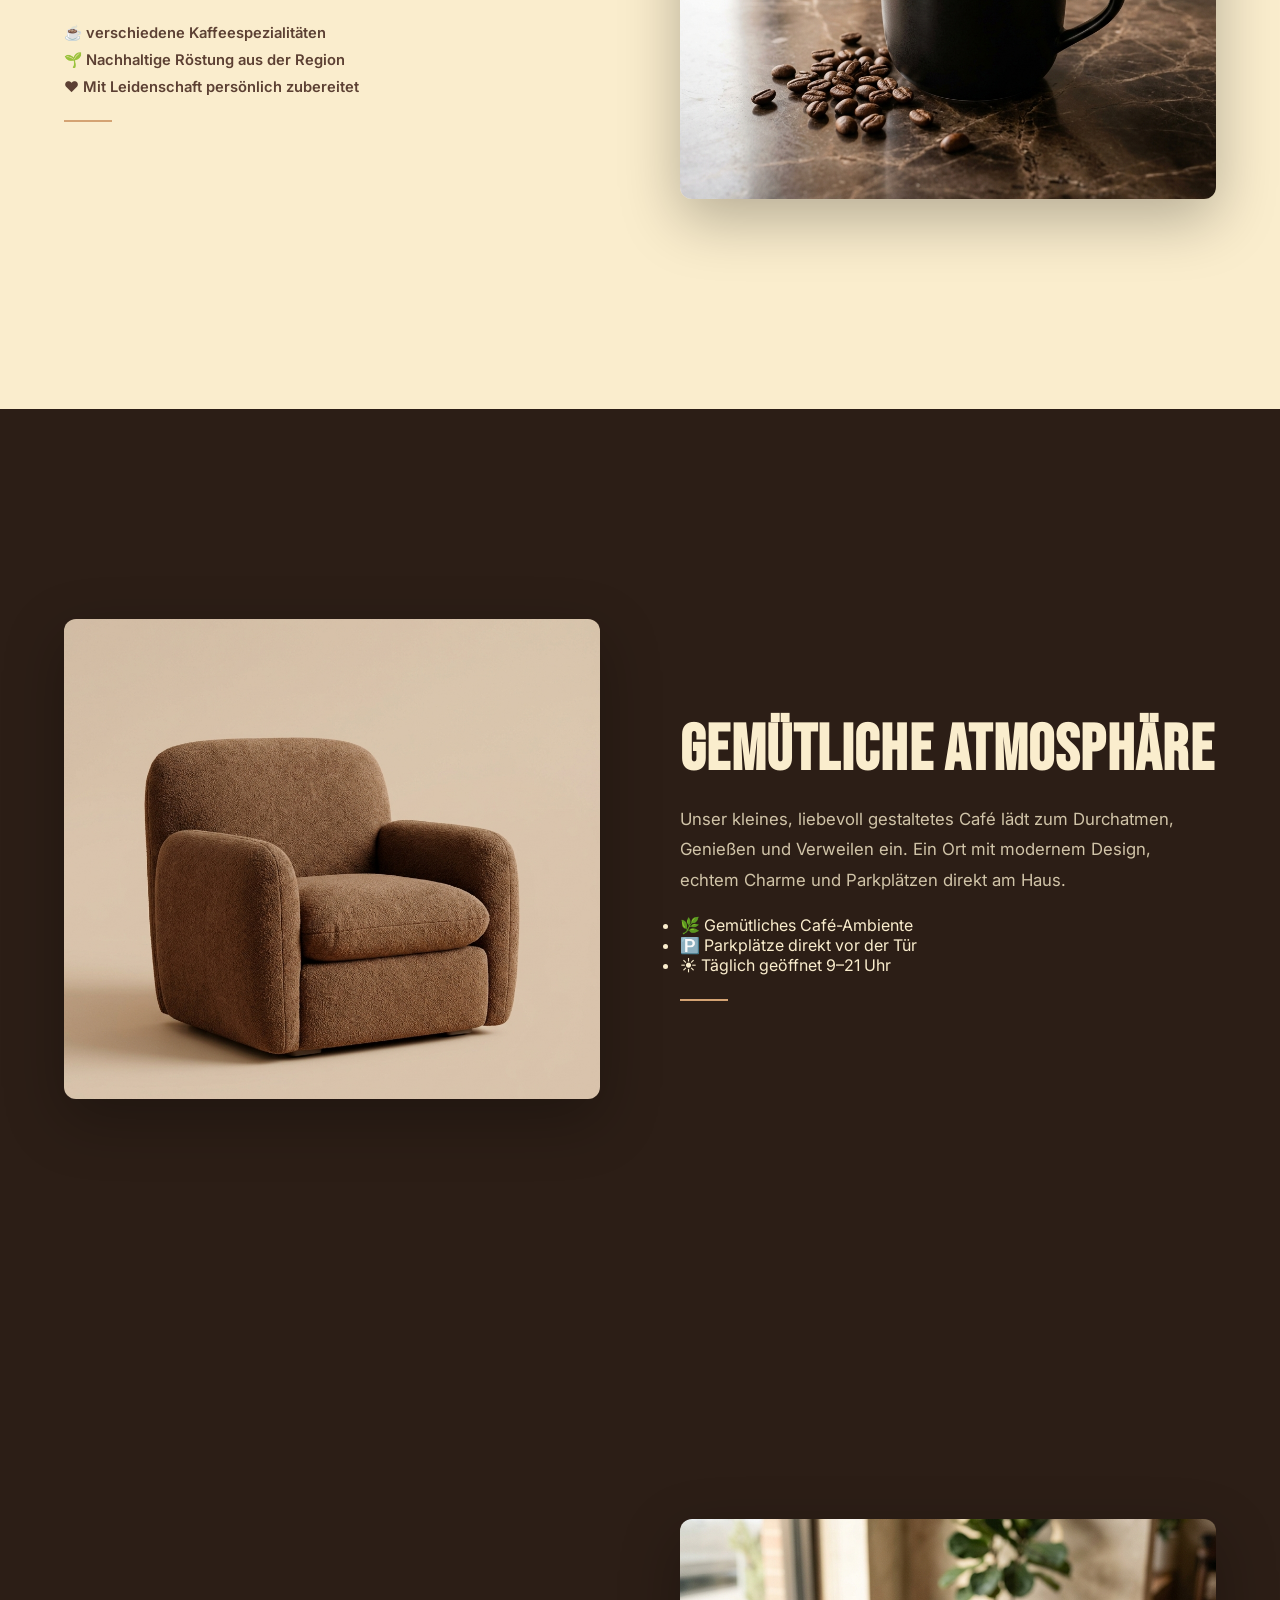
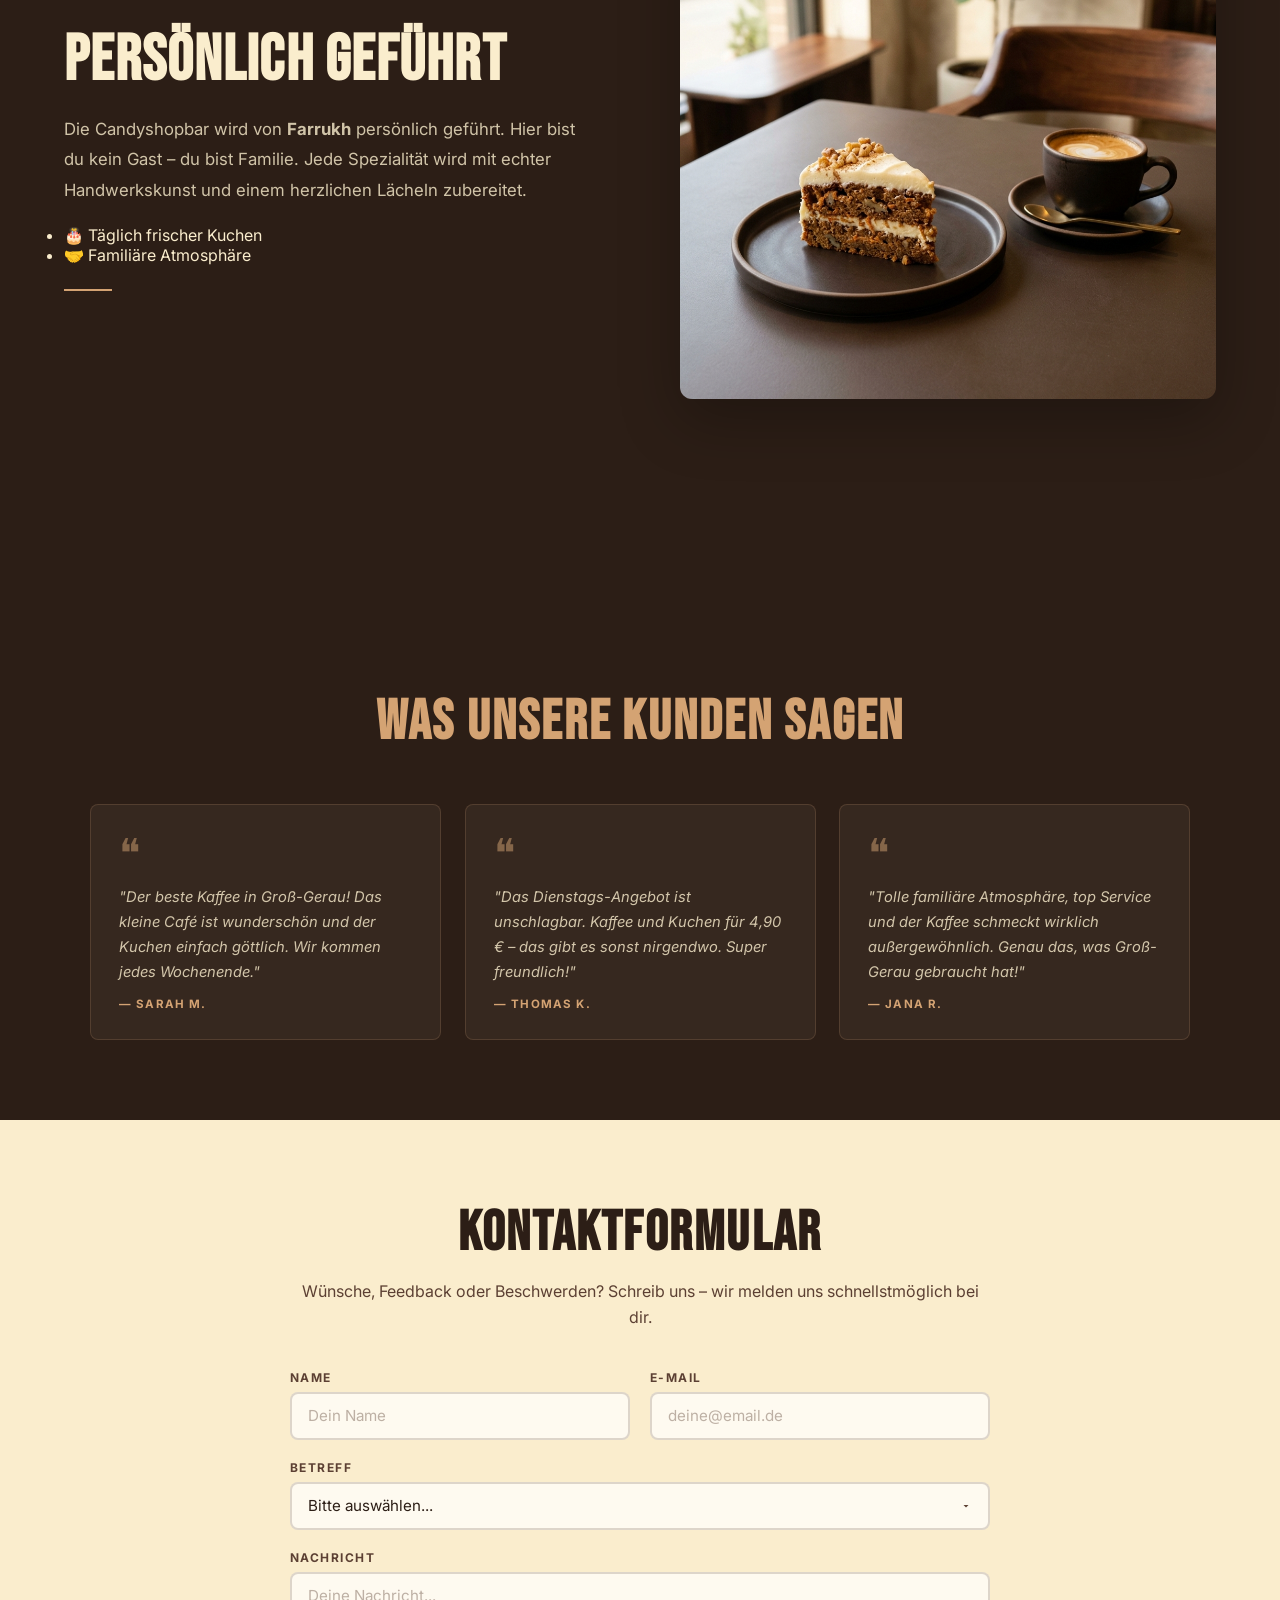
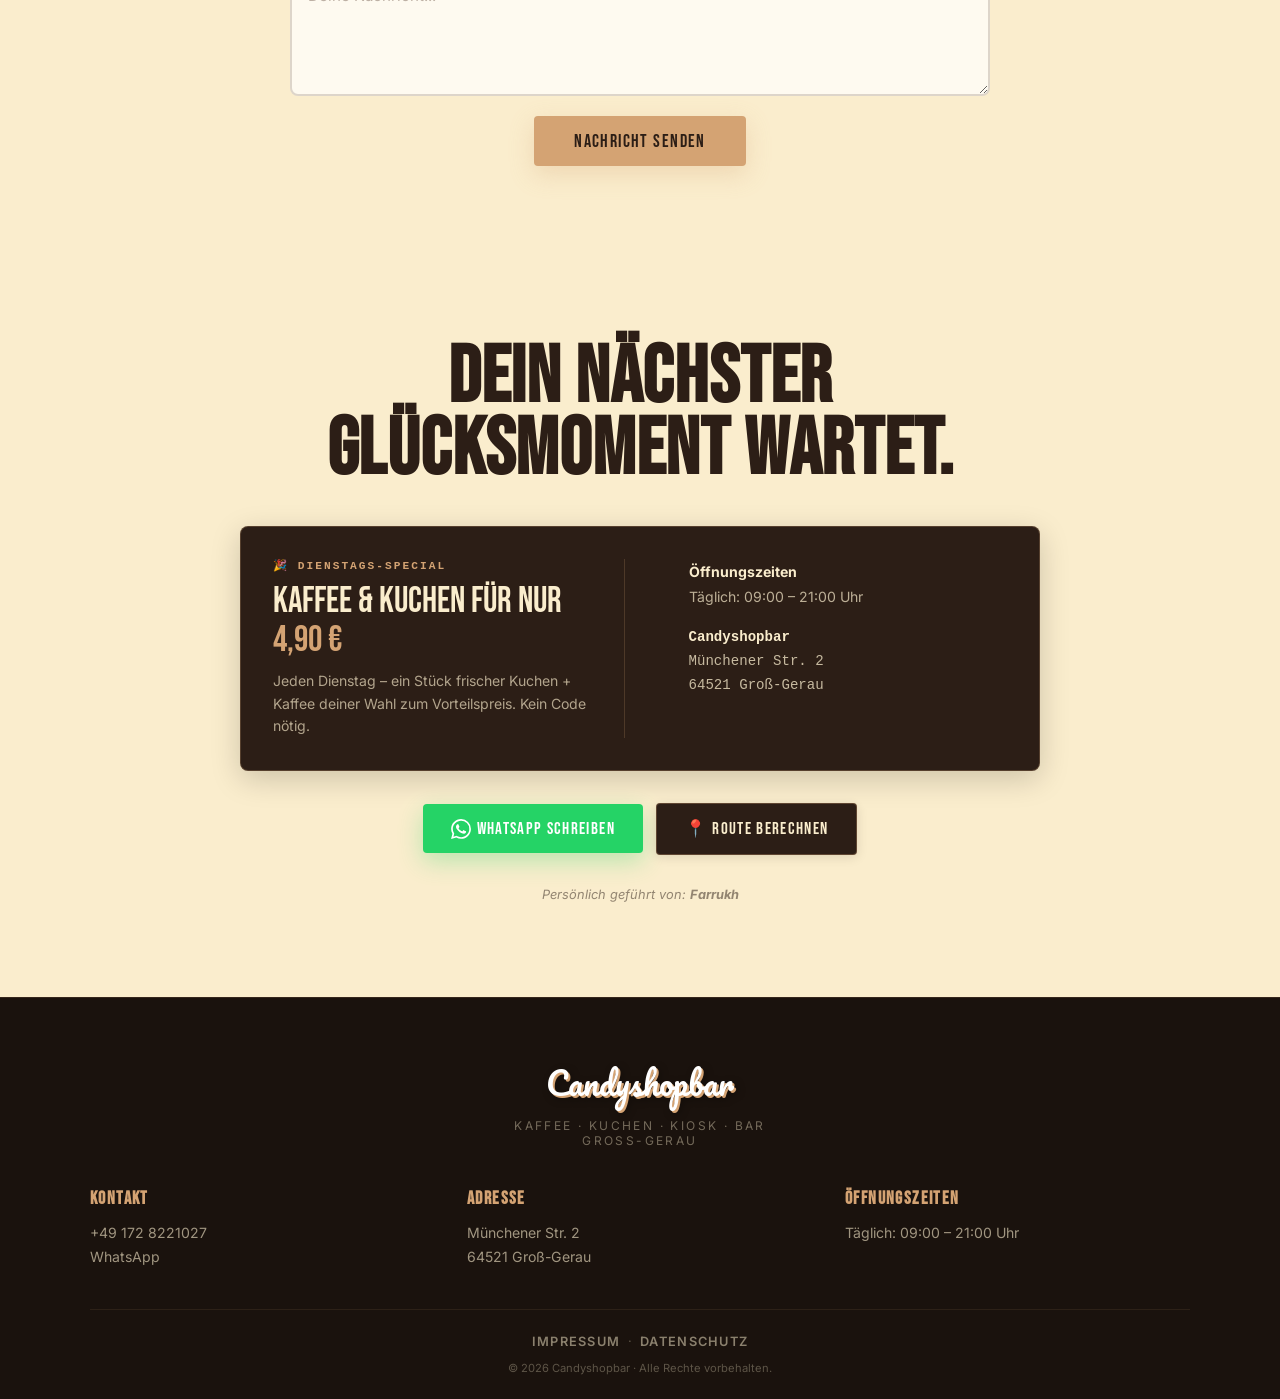
==== commit bf138a1e: "Add line breaks to taglines for cleaner mobile layout" ====
--- a/index.html
+++ b/index.html
@@ -62,7 +62,7 @@
       <!-- USP Badge -->
       <div class="hero-badge">
         <span class="badge-dot"></span>
-        Kaffee · Kuchen · Kiosk · Bar · Groß-Gerau
+        <span style="text-align: left;">Kaffee · Kuchen · Kiosk · Bar<br>Groß-Gerau</span>
       </div>
 
       <h1 class="hero-title">DEIN MOMENT<br>DES GENUSSES.</h1>
@@ -289,7 +289,7 @@
     <div class="footer-container">
       <div class="footer-brand animate-on-scroll">
         <span class="footer-logo">Candyshopbar</span>
-        <p class="footer-tagline">Kaffee · Kuchen · Kiosk · Bar · Groß-Gerau</p>
+        <p class="footer-tagline">Kaffee · Kuchen · Kiosk · Bar<br>Groß-Gerau</p>
       </div>
       <div class="footer-info">
         <div class="footer-col animate-on-scroll delay-1">
